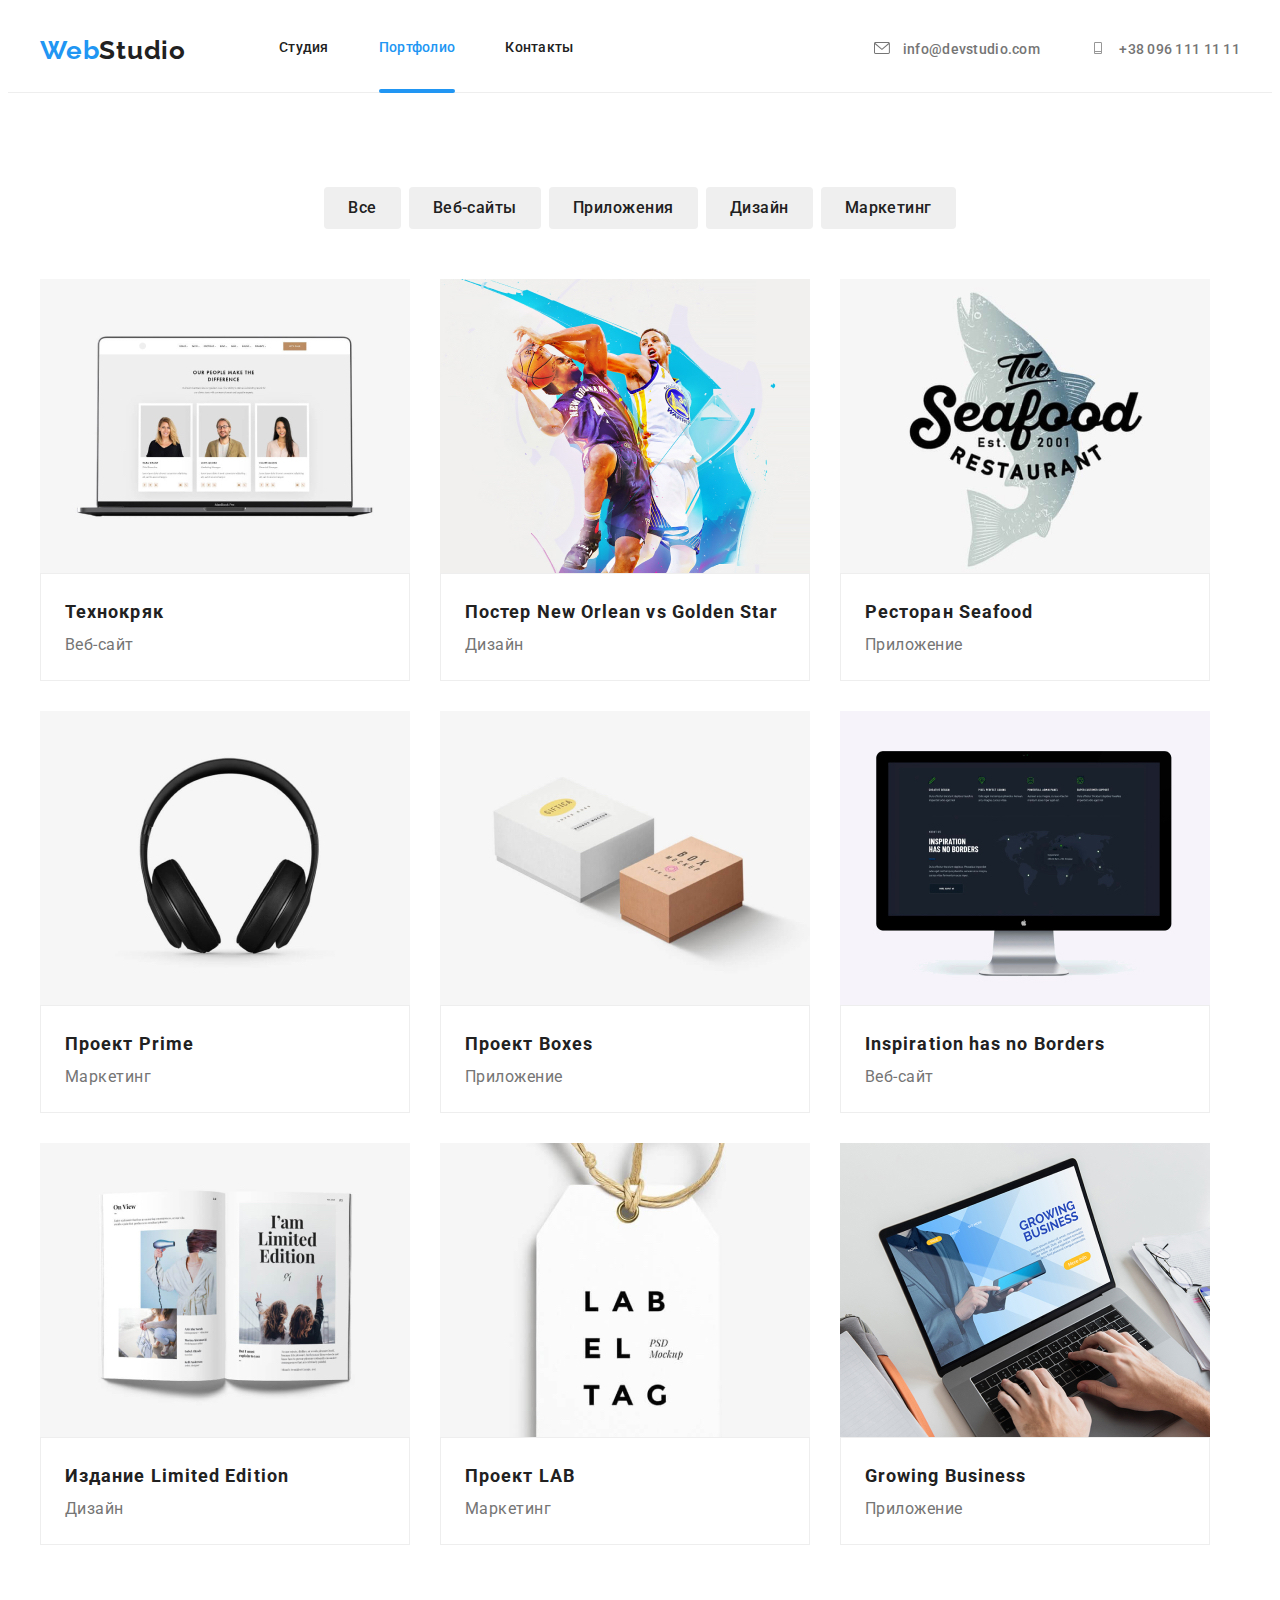
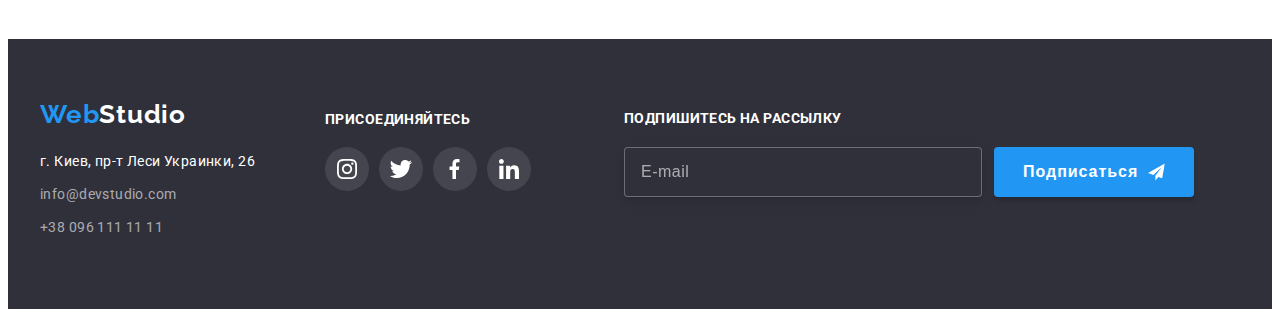
==== portfolio.html @ 276d48df "init" ====
<!DOCTYPE html>
<html lang="ru">
  <head>
    <meta charset="UTF-8" />
    <meta http-equiv="X-UA-Compatible" content="IE=edge" />
    <meta name="viewport" content="width=device-width, initial-scale=1.0" />
    <link rel="preconnect" href="https://fonts.googleapis.com" />
    <link rel="preconnect" href="https://fonts.gstatic.com" crossorigin />
    <link
      href="https://fonts.googleapis.com/css2?family=Raleway:wght@700&family=Roboto:wght@400;500;700;900&display=swap"
      rel="stylesheet"
    />
    <link
      rel="stylesheet"
      href="https://cdnjs.cloudflare.com/ajax/libs/modern-normalize/1.1.0/modern-normalize.min.css"
      integrity="sha512-wpPYUAdjBVSE4KJnH1VR1HeZfpl1ub8YT/NKx4PuQ5NmX2tKuGu6U/JRp5y+Y8XG2tV+wKQpNHVUX03MfMFn9Q=="
      crossorigin="anonymous"
      referrerpolicy="no-referrer"
    />
    <link rel="stylesheet" href="./css/styles.css" />
    <title>WebStudio</title>
  </head>
  <body>
    <!--Header-->
    <header class="header">
      <div class="container">
        <nav class="site-nav">
          <a class="logo" href="./index.html"><span class="logo-span">Web</span>Studio</a>
          <ul class="list">
            <li class="item"><a class="link" href="./index.html">Студия</a></li>
            <li class="item"><a class="link current" href="./portfolio.html">Портфолио</a></li>
            <li class="item"><a class="link" href="">Контакты</a></li>
          </ul>
        </nav>
        <ul class="list">
          <li>
            <a class="link mail" href="mailto:info@devstudio.com">
              <svg class="mail-icon" wight="16px" height="12px">
                <use href="./images/icons.svg#icon-mail"></use>
              </svg>
              info@devstudio.com
            </a>
          </li>
          <li>
            <a class="link phone" href="tel:+380961111111">
              <svg class="mail-icon" wight="10px" height="16px">
                <use href="./images/icons.svg#icon-phone"></use>
              </svg>
              +38 096 111 11 11</a
            >
          </li>
        </ul>
      </div>
    </header>
    <!--main content-->
    <main>
      <!-- Content section -->
      <section class="content section">
        <div class="container">
          <ul class="filter-list">
            <li class="item">
              <button type="button" class="portfolio-btn">Все</button>
            </li>

            <li class="item">
              <button type="button" class="portfolio-btn">Веб-сайты</button>
            </li>

            <li class="item">
              <button type="button" class="portfolio-btn">Приложения</button>
            </li>

            <li class="item">
              <button type="button" class="portfolio-btn">Дизайн</button>
            </li>

            <li class="item">
              <button type="button" class="portfolio-btn">Маркетинг</button>
            </li>
          </ul>
          <ul class="content-list">
            <li class="item">
              <a class="link" href="">
                <div class="content-thumb">
                  <img src="./images/portfolio/web-site-techno.jpg" alt="Технокряк" />
                  <p class="content-thumb-text">
                    Ресурс предлагает комплексные предложения с разным уровнем функционала и
                    сервисов. Все это позволит посетителю получить исчерпывающие сведения о компании
                    или частном лице.
                  </p>
                </div>
                <div class="content-text">
                  <h2 class="portfolio-header">Технокряк</h2>
                  <p class="portfolio-text">Веб-сайт</p>
                </div>
              </a>
            </li>

            <li class="item">
              <a class="link" href="">
                <div class="content-thumb">
                  <img
                    src="./images/portfolio/design-new-orlean.jpg"
                    alt="Постер New Orlean vs Golden Star"
                    width="370"
                  />
                  <p class="content-thumb-text">
                    Ресурс предлагает комплексные предложения с разным уровнем функционала и
                    сервисов. Все это позволит посетителю получить исчерпывающие сведения о компании
                    или частном лице.
                  </p>
                </div>
                <div class="content-text">
                  <h2 class="portfolio-header">Постер New Orlean vs Golden Star</h2>
                  <p class="portfolio-text">Дизайн</p>
                </div>
              </a>
            </li>

            <li class="item">
              <a class="link" href="">
                <div class="content-thumb">
                  <img
                    src="./images/portfolio/application-seafood.jpg"
                    alt="Ресторан Seafood"
                    width="370"
                  />
                  <p class="content-thumb-text">
                    Ресурс предлагает комплексные предложения с разным уровнем функционала и
                    сервисов. Все это позволит посетителю получить исчерпывающие сведения о компании
                    или частном лице.
                  </p>
                </div>
                <div class="content-text">
                  <h2 class="portfolio-header">Ресторан Seafood</h2>
                  <p class="portfolio-text">Приложение</p>
                </div>
              </a>
            </li>

            <li class="item">
              <a class="link" href="">
                <div class="content-thumb">
                  <img
                    src="./images/portfolio/marketing-prime.jpg"
                    alt="Проект Prime"
                    width="370"
                  />
                  <p class="content-thumb-text">
                    Ресурс предлагает комплексные предложения с разным уровнем функционала и
                    сервисов. Все это позволит посетителю получить исчерпывающие сведения о компании
                    или частном лице.
                  </p>
                </div>
                <div class="content-text">
                  <h2 class="portfolio-header">Проект Prime</h2>
                  <p class="portfolio-text">Маркетинг</p>
                </div>
              </a>
            </li>

            <li class="item">
              <a class="link" href="">
                <div class="content-thumb">
                  <img
                    src="./images/portfolio/application-boxes.jpg"
                    alt="Проект Boxes"
                    width="370"
                  />
                  <p class="content-thumb-text">
                    Ресурс предлагает комплексные предложения с разным уровнем функционала и
                    сервисов. Все это позволит посетителю получить исчерпывающие сведения о компании
                    или частном лице.
                  </p>
                </div>
                <div class="content-text">
                  <h2 class="portfolio-header">Проект Boxes</h2>
                  <p class="portfolio-text">Приложение</p>
                </div>
              </a>
            </li>

            <li class="item">
              <a class="link" href="">
                <div class="content-thumb">
                  <img
                    src="./images/portfolio/web-site-inspiration-has-no-borders.jpg"
                    alt="Inspiration has no Borders"
                    width="370"
                  />
                  <p class="content-thumb-text">
                    Ресурс предлагает комплексные предложения с разным уровнем функционала и
                    сервисов. Все это позволит посетителю получить исчерпывающие сведения о компании
                    или частном лице.
                  </p>
                </div>
                <div class="content-text">
                  <h2 class="portfolio-header">Inspiration has no Borders</h2>
                  <p class="portfolio-text">Веб-сайт</p>
                </div>
              </a>
            </li>

            <li class="item">
              <a class="link" href="">
                <div class="content-thumb">
                  <img
                    src="./images/portfolio/design-imited-edition.jpg"
                    alt="Издание Limited Edition"
                    width="370"
                  />
                  <p class="content-thumb-text">
                    Ресурс предлагает комплексные предложения с разным уровнем функционала и
                    сервисов. Все это позволит посетителю получить исчерпывающие сведения о компании
                    или частном лице.
                  </p>
                </div>
                <div class="content-text">
                  <h2 class="portfolio-header">Издание Limited Edition</h2>
                  <p class="portfolio-text">Дизайн</p>
                </div>
              </a>
            </li>

            <li class="item">
              <a class="link" href="">
                <div class="content-thumb">
                  <img src="./images/portfolio/marketing-lab.jpg" alt="Проект LAB" width="370" />
                  <p class="content-thumb-text">
                    Ресурс предлагает комплексные предложения с разным уровнем функционала и
                    сервисов. Все это позволит посетителю получить исчерпывающие сведения о компании
                    или частном лице.
                  </p>
                </div>
                <div class="content-text">
                  <h2 class="portfolio-header">Проект LAB</h2>
                  <p class="portfolio-text">Маркетинг</p>
                </div>
              </a>
            </li>

            <li class="item">
              <a class="link" href="">
                <div class="content-thumb">
                  <img
                    src="./images/portfolio/application-growing-business.jpg"
                    alt="Growing Business"
                    width="370"
                  />
                  <p class="content-thumb-text">
                    Ресурс предлагает комплексные предложения с разным уровнем функционала и
                    сервисов. Все это позволит посетителю получить исчерпывающие сведения о компании
                    или частном лице.
                  </p>
                </div>
                <div class="content-text">
                  <h2 class="portfolio-header">Growing Business</h2>
                  <p class="portfolio-text">Приложение</p>
                </div>
              </a>
            </li>
          </ul>
        </div>
      </section>
    </main>
    <!--Footer-->
    <footer class="footer">
      <div class="container-footer">
        <div class="footer-info">
          <a class="logo-footer" href="./index.html"><span class="logo-span">Web</span>Studio</a>
          <address class="footer-address">
            <p class="address-text">г. Киев, пр-т Леси Украинки, 26</p>
            <ul class="list-footer">
              <li class="item">
                <a class="link footer" href="mailto:info@devstudio.com">info@devstudio.com</a>
              </li>
              <li class="item">
                <a class="link footer" href="tel:+380961111111">+38 096 111 11 11</a>
              </li>
            </ul>
          </address>
        </div>
        <div class="footer-soc-links">
          <p class="footer-soc-header">присоединяйтесь</p>
          <ul class="our-team-soc-list list">
            <li class="footer-soc-item">
              <a href="" class="footer-soc-link">
                <svg class="footer-soc-icon" wight="20px" height="20px">
                  <use href="./images/icons.svg#icon-instagram"></use>
                </svg>
              </a>
            </li>
            <li class="footer-soc-item">
              <a href="" class="footer-soc-link">
                <svg class="footer-soc-icon" wight="20px" height="20px">
                  <use href="./images/icons.svg#icon-twitter"></use>
                </svg>
              </a>
            </li>
            <li class="footer-soc-item">
              <a href="" class="footer-soc-link">
                <svg class="footer-soc-icon" wight="20px" height="20px">
                  <use href="./images/icons.svg#icon-facebook"></use>
                </svg>
              </a>
            </li>
            <li class="footer-soc-item">
              <a href="" class="footer-soc-link">
                <svg class="footer-soc-icon" wight="20px" height="20px">
                  <use href="./images/icons.svg#icon-linkedin"></use>
                </svg>
              </a>
            </li>
          </ul>
        </div>
        <div class="footer-sub">
          <p class="footer-sub-header">Подпишитесь на рассылку</p>
          <form class="footer-sub-form">
            <input type="email" class="footer-sub-email" placeholder="E-mail" />
            <button type="submit" class="footer-sub-btn">
              Подписаться
              <svg class="footer-sub-btn-icon" wight="24px" height="24px">
                <use href="./images/icons.svg#icon-send"></use>
              </svg>
            </button>
          </form>
        </div>
      </div>
    </footer>
  </body>
</html>
---- css/styles.css ----
:root {
  --primary-text-color: #757575;
  --secondary-text-color: #212121;
  --action-color: #2196f3;
  --background-color: #2F303A;
  --background-white: #FFFFFF;
  --background-main: #E5E5E5;
  --background-grey: #AFB1B8;
  --background-our-team-section: #F5F4FA;
  --portfolio-items-border-color: #EEEEEE;
  --footer-links: rgba(255, 255, 255, 0.6);
  --content-box-margin: 30px;

  --animatiom-function: cubic-bezier(0.4, 0, 0.2, 1);
}
body {
  font-family: 'Roboto', sans-serif;
  color: var(--primary-text-color);
}

h1, 
h2, 
h3, 
p, 
ul {
  padding: 0;
  margin: 0;
}
img {
  display: block;
  max-width: 100%;
}

.list {
  display: flex;
  padding: 0;
  margin: 0;
  list-style: none;
}

.container {
  margin-right: auto;
  margin-left: auto;
  width: 1200px;
  padding-left: 15px;
  padding-right: 15px;
}

/* Header */
.header {
  border-bottom: 1px solid var(--portfolio-items-border-color);
}
.header .container {
  display: flex;
  align-items: center;
}
.mail-icon {
  width: 16px;
  height: 12px;
  margin-right: 10px;
  fill: var(--primary-text-color);
  transition: fill 250ms cubic-bezier(0.4, 0, 0.2, 1);
}

.site-nav {
  display: flex;
  align-items: center;
}

.site-nav .item {
  margin-right: 50px;
}
.site-nav .item:last-child {
  margin-right: 0;
}
.container .list {
  margin-left: auto;
}
.link {
  color: var(--secondary-text-color);
  font-style: normal;
  font-weight: 500;
  font-size: 14px;
  line-height: 1.14;
  letter-spacing: 0.02em;
  text-decoration: none;
  transition: color 250ms cubic-bezier(0.4, 0, 0.2, 1);
  position: relative;
}
.site-nav .link {
  display: block;
  padding-top: 32px;
  padding-bottom: 32px;
}
.link.mail,
.link.phone {
  display: block;
  padding-top: 32px;
  padding-bottom: 32px;

  color: var(--primary-text-color);
  transition: color 250ms cubic-bezier(0.4, 0, 0.2, 1);
}
.link.phone {
  margin-left: 50px;
}
.link:hover,
.link:focus {
  color: var(--action-color);
}
.link:hover .mail-icon,
.link:focus .mail-icon {
  fill: var(--action-color);
}
.current {
  color: var(--action-color);
}
.link.current {
  position: relative;
}
.link.current::after {
  content: '';
  position: absolute;
  left: 0;
  bottom: -33px;
  width: 100%;
  height: 4px;
  margin: 0;
  background: var(--action-color);
  border-radius: 2px;
  position: relative;
  display: block;
}

/* LOGO */
.logo {
  display: block;
  margin-right: 93px;

  font-family: 'Raleway', sans-serif;
  font-style: normal;
  font-weight: 700;
  font-size: 26px;
  line-height: 1.19;
  color: var(--secondary-text-color);
  text-decoration: none;
  letter-spacing: 0.03em;
}
.logo-span {
  color: var(--action-color);
}

/* Hero */

.hero {
  background-color: var(--background-color);
  text-align: center;

  background-image: linear-gradient(
    rgba(47, 48, 58, 0.4),
    rgba(47, 48, 58, 0.4)), 
    url(../images/hero-bg.jpg);
  background-repeat: no-repeat;
  background-position: center;
  background-size: auto;

  padding-top: 200px;
  height: 600px;
  width: auto;
}
.hero-title {
  font-style: normal;
  font-weight: 900;
  font-size: 44px;
  line-height: 1.36;
  color: var(--background-white);
  text-align: center;
  letter-spacing: 0.06em;
  text-transform: uppercase;

  margin-bottom: 30px;
 }
.btn {
  border: none;
  background-color: var(--action-color);
  color: var(--background-white);
  font-family: 'Roboto';
  font-style: normal;
  font-weight: 700;
  font-size: 16px;
  line-height: 1.88;
  text-align: center;
  letter-spacing: 0.06em;
  cursor: pointer;

  min-width: 200px;
  min-height: 50px;

  padding:  10px 32px;
  border-radius: 4px;
  border-color: var(--action-color);

  box-shadow: 0px 4px 4px rgba(0, 0, 0, 0.15);
}
.btn:focus {

}

/* Main */

.section {
  padding-top: 94px;
  padding-bottom: 94px;
}

.peculiarities.title {
  font-style: normal;
  font-weight: 700;
  font-size: 14px;
  line-height: 1.14;
  letter-spacing: 0.03em;
  text-transform: uppercase;
  color: var(--secondary-text-color);
  padding: 0;

  margin-bottom: 10px;
}
.peculiarities-text {
  font-size: 14px;
  line-height: 1.7;
  letter-spacing: 0.03em;
}
.peculiarities-list {
  display: flex;
  padding: 0;
  margin: 0;
  list-style: none;
}
.peculiarities-list .item {
  width: 270px;
}
.peculiarities-list .item + .item{
  margin-left: 30px;
}
.peculiarities-item {
  background-color: var(--background-our-team-section);
  width: 270px;
  height: 120px;
  display: flex;
  justify-content: center;
  align-items: center;

  margin-bottom: 30px;
}

.is-hidden {
  opacity: 0;
  pointer-events: none;
}

.backdrop {
  position: fixed;
  box-sizing: border-box;
  width: 100%;
  height: 100%;
  left: 0;
  top: 0;
  display: flex;
  background: rgba(0, 0, 0, 0.2);
}

.modal {
  position: absolute;  
  width: 528px;
  min-height: 581px;  
  padding: 40px;
  background: #FFFFFF;
  box-shadow: 0px 1px 3px rgba(0, 0, 0, 0.12),
  0px 1px 1px rgba(0, 0, 0, 0.14),
  0px 2px 1px rgba(0, 0, 0, 0.2);
  border-radius: 4px;
  display: flex;
  top: 50%;
  left: 50%;
  transform: translate(-50%, -50%);
 }
 .modal-form {
   min-width: 448px;
 }
.modal-close-button {
  position: absolute;
  background: #FFFFFF;
  border: 1px solid rgba(0, 0, 0, 0.1);
  border-radius: 50%;
  box-sizing: border-box;
  width: 30px;
  height: 30px;
  right: 8px;
  top: 8px;
  cursor: pointer;
}
.modal-close-button-icon {
  transition: fill 250ms cubic-bezier(0.4, 0, 0.2, 1);
}
.modal-close-button:hover {
  fill: var(--action-color);
}
.modal-title {
  font-weight: 700;
  font-size: 20px;
  line-height: 1.15;
  text-align: center;
  letter-spacing: 0.03em;
  color: var(--secondary-text-color);
  margin-bottom: 12px;
}
.modal-label {
  display: block;
  font-size: 12px;
  line-height: 1.17;
  letter-spacing: 0.01em  
  color: var(--primary-text-color);
  margin-top: 10px;
  margin-bottom: 4px;
}
.modal-input {
  border: none;
  width: 100%;
  height: 40px;
  padding-left: 42px;
  border: 1px solid rgba(33, 33, 33, 0.2);
  box-sizing: border-box;
  border-radius: 4px;
  
  transition: border 250ms cubic-bezier(0.4, 0, 0.2, 1);
}
.modal-input:focus,
.modal-input:hover {
  border-color: var(--action-color);
  cursor: pointer;
}
.modal-input:focus + .modal-input-icon,
.modal-input:hover + .modal-input-icon {
  fill: var(--action-color);
}
.modal-input-wrap {
  position: relative;
}
.modal-input-icon {
  position: absolute;
  left: 15px;
  top: 50%;
  transform: translateY(-50%);

  transition: fill 250ms cubic-bezier(0.4, 0, 0.2, 1);
}
.modal-textarea {
  border: none;
  width: 100%;
  height: 120px;
  padding: 12px 16px;
  border: 1px solid rgba(33, 33, 33, 0.2);
  box-sizing: border-box;
  border-radius: 4px;
  
  margin-bottom: 20px;
  resize: none;

  transition: border 250ms cubic-bezier(0.4, 0, 0.2, 1);
}
.modal-textarea::placeholder {
  font-size: 14px;
  line-height: 1.14;
  letter-spacing: 0.01em;
  
  color: rgba(117, 117, 117, 0.5);
}
.modal-textarea:focus,
.modal-textarea:hover {
  border-color: var(--action-color);
  cursor: pointer;
}
.modal-field-checkbox {
  padding-left: 12px;
}

.modal-checkbox-label {
  position: relative;
  font-size: 14px;
  line-height: 1.71;
  letter-spacing: 0.03em;
  text-align: center;
  color: var(--primary-text-color);
  display: flex;
  align-items: center;
}
.modal-checkbox {
  position: absolute;
}
.modal-checkbox-label::before {
  content: '';
  width: 16px;
  height: 15px;
  border: 2px solid #000000;
  border-radius: 3px;
  display: block;
  margin-right: 7px;
}

.modal-checkbox:checked + .modal-checkbox-label::before {
  background-color: var(--action-color);
  border: none;
  background-image: url(../images/vector.svg);
  background-repeat: no-repeat;
  background-position: center;
}

.modal-link {
  font-size: 14px;
  line-height: 1.71;
  letter-spacing: 0.03em;
  
  color: var(--action-color);
}
.modal-sub-btn {
  font-weight: 700;
  font-size: 16px;
  line-height: 1.88;
    
  display: flex;
  align-items: center;
  text-align: center;
  letter-spacing: 0.06em;
  
  color: var(--background-white);
  background: #188CE8;
  box-shadow: 0px 4px 4px rgba(0, 0, 0, 0.15);
  border-radius: 4px;
  border-color: #188CE8;
  padding: 10px 55px;

  margin-top: 30px;

  position: relative;
  margin-right: auto;
  margin-left: auto;

  border: none;
}
.modal-sub-btn:focus, 
.modal-sub-btn:hover {
  cursor: pointer;

}
/* Our Work */

.our-work {
  padding-top: 0;
}
.our-work-title {
  font-style: normal;
  font-weight: 700;
  font-size: 36px;
  line-height: 1.17;
  color: var(--secondary-text-color);
  letter-spacing: 0.03em;
  text-align: center;

  margin-bottom: 50px;
}
.our-work-list, 
.our-team-list {
  display: flex;
  padding: 0;
  margin: 0;
  list-style: none;
}

.our-work-list .item + .item {
  margin-left: 30px;
}

.our-work-list .item {
  position: relative;
}
.our-work-list-item-content {
  background: rgba(47, 48, 58, 0.8);
  width: 100%;
  height: 70px;
  position: absolute;
  bottom: 0;
  display: flex;
  align-items: center;
  justify-content: center;
}
.our-work-text {
  font-weight: 700;
  font-size: 14px;
  line-height: 1.14;
  text-align: center;
  letter-spacing: 0.03em;
  text-transform: uppercase;
  color: var(--background-white);
}

/* Our Team section */

.our-team {
  background-color: var(--background-our-team-section);

  padding-top: 94px;
  padding-bottom: 94px;
}
.our-team-title,
.our-clients-title {
  font-style: normal;
  font-weight: 700;
  font-size: 36px;
  line-height: 1.17;
  color: var(--secondary-text-color);
  letter-spacing: 0.03em;
  text-align: center;

  margin-bottom: 50px;
}
.our-team-name {
  font-style: normal;
  font-weight: 500;
  font-size: 16px;
  line-height: 1.19;
  letter-spacing: 0.03em;
  color: var(--secondary-text-color);

  margin-bottom: 10px;
}
.our-team-position {
  font-style: normal;
  font-weight: 400;
  font-size: 16px;
  line-height: 1.19;
  letter-spacing: 0.03em;
  margin-bottom: 16px;
}
.our-team-list .item + .item {
  margin-left: 30px;
}
.our-team-card-content {
  padding-top: 30px;
  padding-bottom: 30px;
  text-align: center;
  border-radius: 0px 0px 4px 4px;
  background: var(--background-white);
}
.our-clients-title {
  margin-bottom: 50px;
}
.our-team-soc-list {
  justify-content: center;
}
.our-team-soc-item +.our-team-soc-item {
  margin-left: 10px;
}
.our-team-soc-link{
  width: 44px;
  height: 44px;

  border-radius: 50%;
  display: flex;
  justify-content: center;
  align-items: center;

  fill: var(--background-grey);

  transition: fill 250ms cubic-bezier(0.4, 0, 0.2, 1),
  background 250ms cubic-bezier(0.4, 0, 0.2, 1);
}
.our-team-soc-link:hover {
  background: var(--action-color);
  fill: var(--background-white);
}
.our-team-soc-link:focus {
  background: var(--action-color);
  fill: var(--background-white);
}
.our-team-list .item {
  box-shadow: 0px 1px 3px rgba(0, 0, 0, 0.12),
  0px 1px 1px rgba(0, 0, 0, 0.14),
  0px 2px 1px rgba(0, 0, 0, 0.2);
  border-radius: 0px 0px 4px 4px;
}

/* Our Clients */

.our-clients-logo-link {
  border: 1px solid #AFB1B8;
  box-sizing: border-box;
  border-radius: 4px;
  justify-content: center;
  align-items: center;
  padding: 16px 32px;
  fill: var(--background-grey);
  display: flex;
  width: 170px;
  height: 92px;
  transition: fill 250ms cubic-bezier(0.4, 0, 0.2, 1), border 250ms cubic-bezier(0.4, 0, 0.2, 1);
}
.our-clients-logo + .our-clients-logo {
  margin-left: 30px;
}
.our-clients-logo-link:hover {
  border: 1px solid var(--action-color);
  fill: var(--action-color);
}

.our-clients-logo-link:focus {
  border: 1px solid  var(--action-color);
  fill: var(--action-color);
}

/* Footer */
.footer {
  background-color: var(--background-color);

  padding-top: 60px;
  padding-bottom: 60px;
}
.logo-footer {
  font-family: 'Raleway', sans-serif;
  font-style: normal;
  font-weight: 700;
  font-size: 26px;
  line-height: 1.19;
  color: var(--background-white);
  text-decoration: none;
  letter-spacing: 0.03em;
  padding: 0;
}
.footer-address {
  margin-top: 20px;
}
.address-text {
  color: var(--background-white);
  font-style: normal;
  font-weight: 400;
  font-size: 14px;
  line-height: 1.71;
  letter-spacing: 0.03em;
  padding: 0;
  margin-bottom: 9px;
}
.link.footer {
  font-style: normal;
  font-weight: 400;
  font-size: 14px;
  line-height: 1.71;
  letter-spacing: 0.03em;
  color: var(--footer-links);
  padding: 0;
}
.list-footer {
  list-style: none;
}
.list-footer .item {
  margin-bottom: 9px;
}
.footer-soc-links {
  margin-top: 12px;
  margin-left: 70px;
  width: 206px;
}
.footer-soc-header {
  font-weight: 700;
  font-size: 14px;
  line-height: 16px;
  letter-spacing: 0.03em;
  text-transform: uppercase;
  color: var(--background-white);
  margin-bottom: 20px;
}
.footer-soc-link {
  width: 44px;
  height: 44px;
  
  background: rgba(255, 255, 255, 0.1);
  border-radius: 50%;
  display: flex;
  justify-content: center;
  align-items: center;
  
  fill: var(--background-white);

  transition: background 250ms cubic-bezier(0.4, 0, 0.2, 1);
}
.footer-soc-item + .footer-soc-item {
  margin-left: 10px;
}
.footer-soc-link:hover {
  background: var(--action-color);
}
.footer-soc-link:focus {
  background: var(--action-color);
}
.container-footer {
  display: flex;
  margin-right: auto;
  margin-left: auto;
  width: 1200px;
  padding-left: 15px;
  padding-right: 15px;
}

.footer-sub {
  margin-left: 93px;
  margin-top: 12px;
}
.footer-sub-form {
  display: flex;
}
.footer-sub-header {
  font-weight: 700;
  font-size: 14px;
  line-height: 1.14;
  letter-spacing: 0.03em;
  text-transform: uppercase;
  
  color: var(--background-white);

  margin-bottom: 20px;
}

.footer-sub-email {
  border: none;
  width: 358px;
  height: 50px;
  border: 1px solid rgba(255, 255, 255, 0.3);
  box-sizing: border-box;
  filter: drop-shadow(0px 4px 4px rgba(0, 0, 0, 0.15));
  border-radius: 4px;
  background: #2F303A;
  padding: 15px 16px;
  color: var(--background-white);

  transition: border 250ms cubic-bezier(0.4, 0, 0.2, 1);
}
.footer-sub-email:hover,
.footer-sub-email:focus {
  border: none;
  border-color: var(--action-color); 
  border: 1px solid var(--action-color);
}

.footer-sub-email::placeholder {
  font-size: 16px;
  line-height: 1.25;
  
  display: flex;
  align-items: center;
  letter-spacing: 0.03em;
  
  color: rgba(255, 255, 255, 0.6);
}
.footer-sub-btn {
  border: none;
  font-weight: 700;
  font-size: 16px;
  line-height: 1.88;

  letter-spacing: 0.06em;
  
  color: #FFFFFF;
  width: 200px;
  height: 50px;
  border-color: var(--action-color);
  background: #2196F3;
  box-shadow: 0px 4px 4px rgba(0, 0, 0, 0.15);
  border-radius: 4px;

  margin-left: 12px;

  display: flex;
  align-items: center;
  text-align: center;
  justify-content: center;

  padding: 10px 29px;
  cursor: pointer;
}
.footer-sub-btn-icon {
  margin-left: 10px;
}

/* Portfolio page */

.portfolio-btn {
  font-family: 'Roboto', sans-serif;
  font-weight: 500;
  font-size: 16px;
  line-height: 1.63;
  letter-spacing: 0.03em;
  cursor: pointer;
  color: var(--secondary-text-color);
  border-color: transparent;
  border-radius: 4px;

  padding: 6px 22px 6px 22px;

  transition: color 250ms cubic-bezier(0.4, 0, 0.2, 1), 
    background-color 250ms cubic-bezier(0.4, 0, 0.2, 1),
    box-shadow 250ms cubic-bezier(0.4, 0, 0.2, 1);

}
.portfolio-btn:hover,
.portfolio-btn:focus {
  background-color: var(--action-color);
  color: var(--background-main);
  box-shadow: 0px 3px 1px rgba(0, 0, 0, 0.1),
  0px 1px 2px rgba(0, 0, 0, 0.08),
  0px 2px 2px rgba(0, 0, 0, 0.12);
}
.portfolio-header {
  font-family: 'Roboto';
  font-style: normal;
  font-weight: 700;
  font-size: 18px;
  line-height: 2;
  letter-spacing: 0.06em;
  color: var(--secondary-text-color);
}
.portfolio-text {
  font-family: 'Roboto';
  font-style: normal;
  font-weight: 400;
  font-size: 16px;
  line-height: 1.88;
  letter-spacing: 0.03em;
  color: var(--primary-text-color);
}
.filter-list,
.content-list {
  display: flex;
  padding: 0;
  margin: 0;
  list-style: none;
}
.filter-list .item + .item {
  margin-left: 8px;
}
.content .container-filter {
  padding-top: 94px;
  padding-bottom: 56px;
  margin-right: auto;
  margin-left: auto;
  width: 1200px;
  padding-left: 15px;
  padding-right: 15px;
}
.filter-list {
  margin-bottom: 50px;
  justify-content: center;
}
.content-list {
  flex-wrap: wrap;
  margin-top: 50px;
  margin-left: calc(-1 * var(--content-box-margin));
  margin-top: calc(-1 * var(--content-box-margin));
  
}
.content-list .item {
  flex-basis: calc(100% / 3 -30px);
  margin-top: var(--content-box-margin);
  margin-left: var(--content-box-margin);
  background: var(--background-white);
  transition: box-shadow 250ms cubic-bezier(0.4, 0, 0.2, 1);
}

.content-list .item:hover {
  box-shadow: 0px 1px 1px rgba(0, 0, 0, 0.12),
  0px 4px 4px rgba(0, 0, 0, 0.06),
  1px 4px 6px rgba(0, 0, 0, 0.16);
}

.content-text {
  border: 1px solid var(--portfolio-items-border-color);
  box-sizing: border-box;
  padding-left: 24px;
  padding-right: 24px;
  padding-top: 20px;
  padding-bottom: 20px;
}

.content-thumb {
  position: relative;
  overflow: hidden;
}

.content-thumb-text {
  position: absolute;
  display: block;
  width: 100%;
  height: 100%;
  padding: 63px 24px;
  font-weight: 400;
  font-size: 18px;
  line-height: 1.56;
  letter-spacing: 0.03em;
  top: 0;
  background: rgba(33, 150, 243, 0.9);
  color: var(--background-white);
  transform: translateY(100%);
  transition: transform 250ms cubic-bezier(0.4, 0, 0.2, 1);
  overflow: auto;
}

.item:hover .content-thumb-text {
  transform: translateY(0%);
}
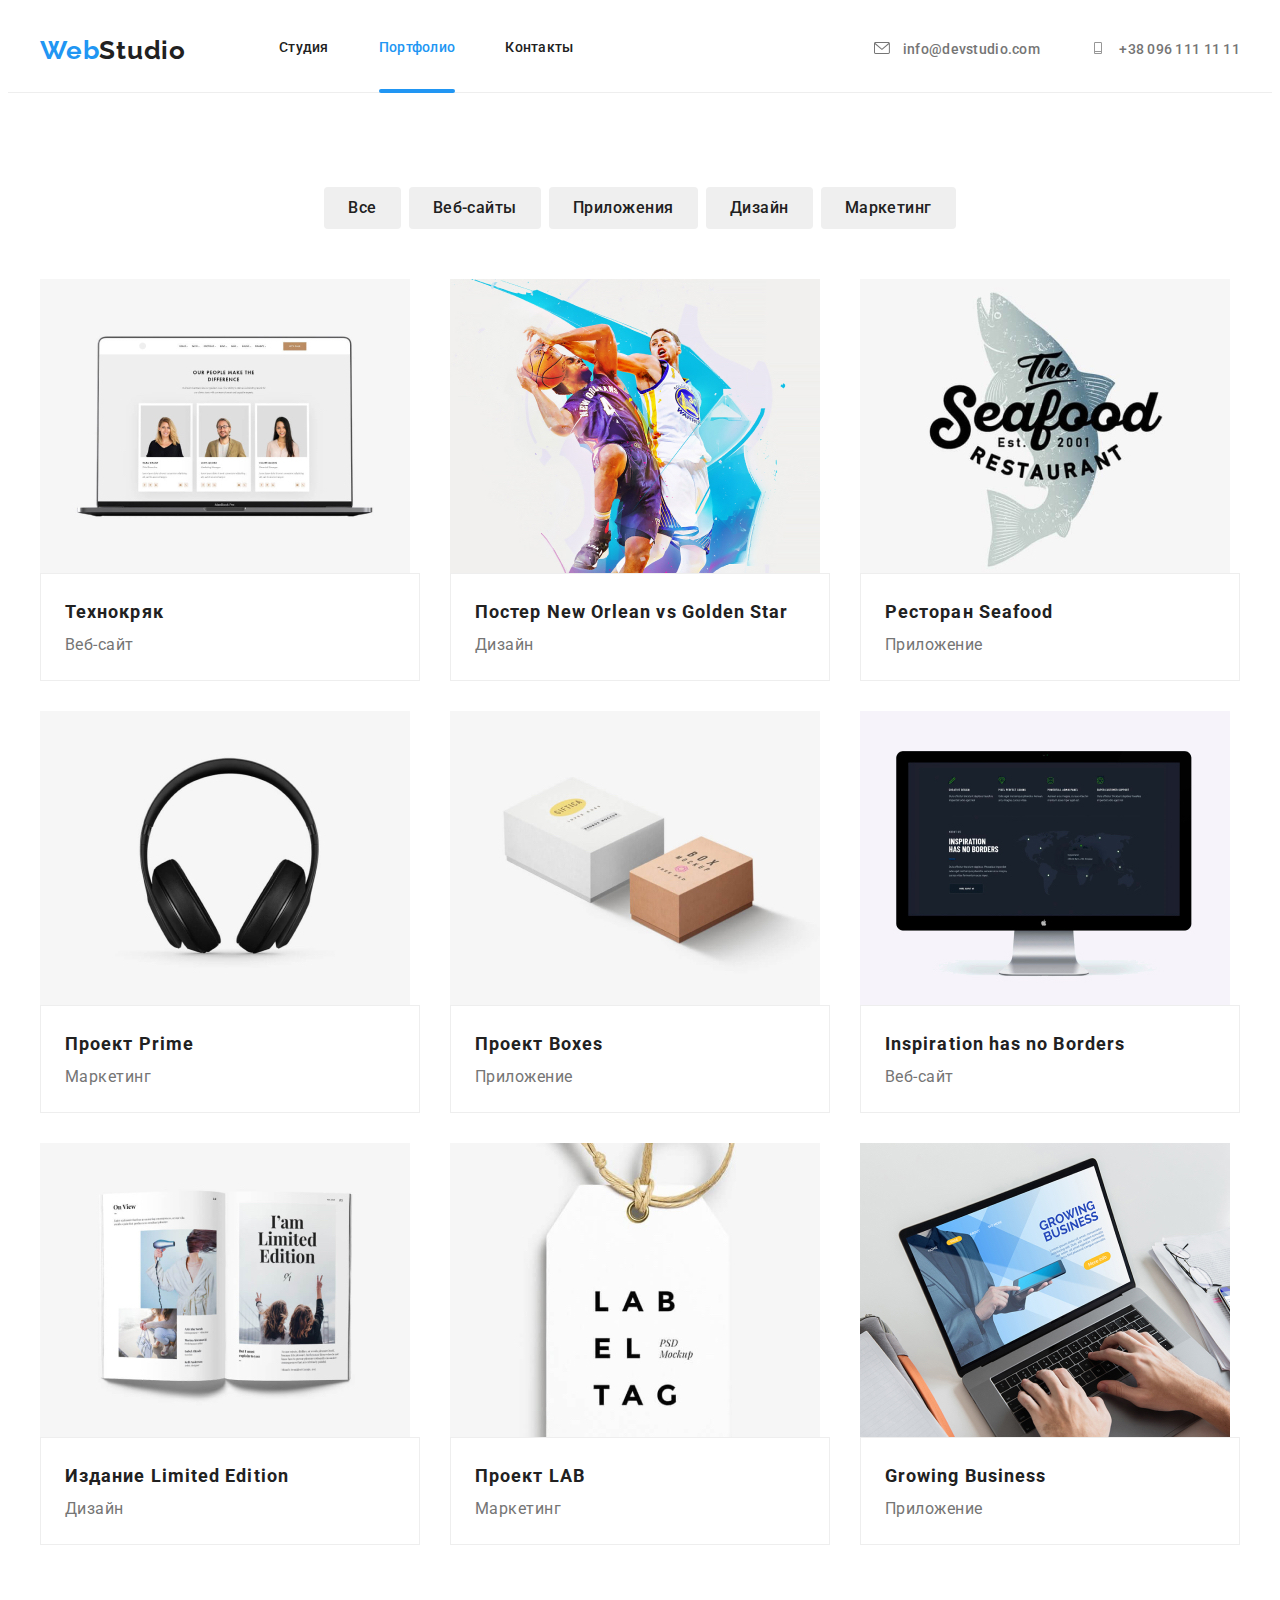
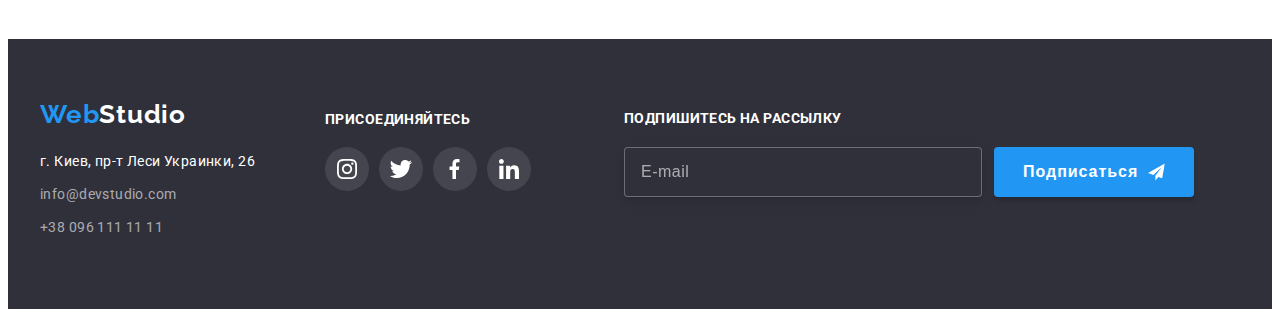
==== commit 39ce0484: "add sass" ====
--- a/portfolio.html
+++ b/portfolio.html
@@ -17,7 +17,7 @@
       crossorigin="anonymous"
       referrerpolicy="no-referrer"
     />
-    <link rel="stylesheet" href="./css/styles.css" />
+    <link rel="stylesheet" href="./css/main.min.css" />
     <title>WebStudio</title>
   </head>
   <body>
--- a/css/main.min.css
+++ b/css/main.min.css
@@ -0,0 +1 @@
+:root{--primary-text-color: #757575;--secondary-text-color: #212121;--action-color: #2196f3;--background-color: #2F303A;--background-white: #FFFFFF;--background-main: #E5E5E5;--background-grey: #AFB1B8;--background-our-team-section: #F5F4FA;--portfolio-items-border-color: #EEEEEE;--footer-links: rgba(255, 255, 255, 0.6);--content-box-margin: 30px;--animatiom-function: cubic-bezier(0.4, 0, 0.2, 1)}body{font-family:"Roboto",sans-serif;color:var(--primary-text-color)}h1,h2,h3,p,ul{padding:0;margin:0}img{display:block;max-width:100%}.list{display:flex;padding:0;margin:0;list-style:none}.container{margin-right:auto;margin-left:auto;width:1200px;padding-left:15px;padding-right:15px}.header{border-bottom:1px solid var(--portfolio-items-border-color)}.header .container{display:flex;align-items:center}.mail-icon{width:16px;height:12px;margin-right:10px;fill:var(--primary-text-color);transition:fill 250ms cubic-bezier(0.4, 0, 0.2, 1)}.site-nav{display:flex;align-items:center}.site-nav .item{margin-right:50px}.site-nav .item:last-child{margin-right:0}.container .list{margin-left:auto}.link{color:var(--secondary-text-color);font-style:normal;font-weight:500;font-size:14px;line-height:1.14;letter-spacing:.02em;text-decoration:none;transition:color 250ms cubic-bezier(0.4, 0, 0.2, 1);position:relative}.site-nav .link{display:block;padding-top:32px;padding-bottom:32px}.link.mail,.link.phone{display:block;padding-top:32px;padding-bottom:32px;color:var(--primary-text-color);transition:color 250ms cubic-bezier(0.4, 0, 0.2, 1)}.link.phone{margin-left:50px}.link:hover,.link:focus{color:var(--action-color)}.link:hover .mail-icon,.link:focus .mail-icon{fill:var(--action-color)}.current{color:var(--action-color)}.link.current{position:relative}.link.current::after{content:"";position:absolute;left:0;bottom:-33px;width:100%;height:4px;margin:0;background:var(--action-color);border-radius:2px;position:relative;display:block}.logo{display:block;margin-right:93px;font-family:"Raleway",sans-serif;font-style:normal;font-weight:700;font-size:26px;line-height:1.19;color:var(--secondary-text-color);text-decoration:none;letter-spacing:.03em}.logo-span{color:var(--action-color)}.hero{background-color:var(--background-color);text-align:center;background-image:linear-gradient(rgba(47, 48, 58, 0.4), rgba(47, 48, 58, 0.4)),url(../images/hero-bg.jpg);background-repeat:no-repeat;background-position:center;background-size:auto;padding-top:200px;height:600px;width:auto}.hero-title{font-style:normal;font-weight:900;font-size:44px;line-height:1.36;color:var(--background-white);text-align:center;letter-spacing:.06em;text-transform:uppercase;margin-bottom:30px}.btn{border:none;background-color:var(--action-color);color:var(--background-white);font-family:"Roboto";font-style:normal;font-weight:700;font-size:16px;line-height:1.88;text-align:center;letter-spacing:.06em;cursor:pointer;min-width:200px;min-height:50px;padding:10px 32px;border-radius:4px;border-color:var(--action-color);box-shadow:0px 4px 4px rgba(0,0,0,.15)}.section{padding-top:94px;padding-bottom:94px}.peculiarities.title{font-style:normal;font-weight:700;font-size:14px;line-height:1.14;letter-spacing:.03em;text-transform:uppercase;color:var(--secondary-text-color);padding:0;margin-bottom:10px}.peculiarities-text{font-size:14px;line-height:1.7;letter-spacing:.03em}.peculiarities-list{display:flex;padding:0;margin:0;list-style:none}.peculiarities-list .item{width:270px}.peculiarities-list .item+.item{margin-left:30px}.peculiarities-item{background-color:var(--background-our-team-section);width:270px;height:120px;display:flex;justify-content:center;align-items:center;margin-bottom:30px}.is-hidden{opacity:0;pointer-events:none}.backdrop{position:fixed;box-sizing:border-box;width:100%;height:100%;left:0;top:0;display:flex;background:rgba(0,0,0,.2)}.modal{position:absolute;width:528px;min-height:581px;padding:40px;background:#fff;box-shadow:0px 1px 3px rgba(0,0,0,.12),0px 1px 1px rgba(0,0,0,.14),0px 2px 1px rgba(0,0,0,.2);border-radius:4px;display:flex;top:50%;left:50%;transform:translate(-50%, -50%)}.modal-form{min-width:448px}.modal-close-button{position:absolute;background:#fff;border:1px solid rgba(0,0,0,.1);border-radius:50%;box-sizing:border-box;width:30px;height:30px;right:8px;top:8px;cursor:pointer}.modal-close-button-icon{transition:fill 250ms cubic-bezier(0.4, 0, 0.2, 1)}.modal-close-button:hover{fill:var(--action-color)}.modal-title{font-weight:700;font-size:20px;line-height:1.15;text-align:center;letter-spacing:.03em;color:var(--secondary-text-color);margin-bottom:12px}.modal-label{display:block;font-size:12px;line-height:1.17;letter-spacing:.01em color var(--primary-text-color);margin-top:10px;margin-bottom:4px}.modal-input{border:none;width:100%;height:40px;padding-left:42px;border:1px solid rgba(33,33,33,.2);box-sizing:border-box;border-radius:4px;transition:border 250ms cubic-bezier(0.4, 0, 0.2, 1)}.modal-input:focus,.modal-input:hover{border-color:var(--action-color);cursor:pointer}.modal-input:focus+.modal-input-icon,.modal-input:hover+.modal-input-icon{fill:var(--action-color)}.modal-input-wrap{position:relative}.modal-input-icon{position:absolute;left:15px;top:50%;transform:translateY(-50%);transition:fill 250ms cubic-bezier(0.4, 0, 0.2, 1)}.modal-textarea{border:none;width:100%;height:120px;padding:12px 16px;border:1px solid rgba(33,33,33,.2);box-sizing:border-box;border-radius:4px;margin-bottom:20px;resize:none;transition:border 250ms cubic-bezier(0.4, 0, 0.2, 1)}.modal-textarea::placeholder{font-size:14px;line-height:1.14;letter-spacing:.01em;color:rgba(117,117,117,.5)}.modal-textarea:focus,.modal-textarea:hover{border-color:var(--action-color);cursor:pointer}.modal-field-checkbox{padding-left:12px}.modal-checkbox-label{position:relative;font-size:14px;line-height:1.71;letter-spacing:.03em;text-align:center;color:var(--primary-text-color);display:flex;align-items:center}.modal-checkbox{position:absolute}.modal-checkbox-label::before{content:"";width:16px;height:15px;border:2px solid #000;border-radius:3px;display:block;margin-right:7px}.modal-checkbox:checked+.modal-checkbox-label::before{background-color:var(--action-color);border:none;background-image:url(../images/vector.svg);background-repeat:no-repeat;background-position:center}.modal-link{font-size:14px;line-height:1.71;letter-spacing:.03em;color:var(--action-color)}.modal-sub-btn{font-weight:700;font-size:16px;line-height:1.88;display:flex;align-items:center;text-align:center;letter-spacing:.06em;color:var(--background-white);background:#188ce8;box-shadow:0px 4px 4px rgba(0,0,0,.15);border-radius:4px;border-color:#188ce8;padding:10px 55px;margin-top:30px;position:relative;margin-right:auto;margin-left:auto;border:none}.modal-sub-btn:focus,.modal-sub-btn:hover{cursor:pointer}.our-work{padding-top:0}.our-work-title{font-style:normal;font-weight:700;font-size:36px;line-height:1.17;color:var(--secondary-text-color);letter-spacing:.03em;text-align:center;margin-bottom:50px}.our-work-list,.our-team-list{display:flex;padding:0;margin:0;list-style:none}.our-work-list .item+.item{margin-left:30px}.our-work-list .item{position:relative}.our-work-list-item-content{background:rgba(47,48,58,.8);width:100%;height:70px;position:absolute;bottom:0;display:flex;align-items:center;justify-content:center}.our-work-text{font-weight:700;font-size:14px;line-height:1.14;text-align:center;letter-spacing:.03em;text-transform:uppercase;color:var(--background-white)}.our-team{background-color:var(--background-our-team-section);padding-top:94px;padding-bottom:94px}.our-team-title,.our-clients-title{font-style:normal;font-weight:700;font-size:36px;line-height:1.17;color:var(--secondary-text-color);letter-spacing:.03em;text-align:center;margin-bottom:50px}.our-team-name{font-style:normal;font-weight:500;font-size:16px;line-height:1.19;letter-spacing:.03em;color:var(--secondary-text-color);margin-bottom:10px}.our-team-position{font-style:normal;font-weight:400;font-size:16px;line-height:1.19;letter-spacing:.03em;margin-bottom:16px}.our-team-list .item+.item{margin-left:30px}.our-team-card-content{padding-top:30px;padding-bottom:30px;text-align:center;border-radius:0px 0px 4px 4px;background:var(--background-white)}.our-clients-title{margin-bottom:50px}.our-team-soc-list{justify-content:center}.our-team-soc-item+.our-team-soc-item{margin-left:10px}.our-team-soc-link{width:44px;height:44px;border-radius:50%;display:flex;justify-content:center;align-items:center;fill:var(--background-grey);transition:fill 250ms cubic-bezier(0.4, 0, 0.2, 1),background 250ms cubic-bezier(0.4, 0, 0.2, 1)}.our-team-soc-link:hover{background:var(--action-color);fill:var(--background-white)}.our-team-soc-link:focus{background:var(--action-color);fill:var(--background-white)}.our-team-list .item{box-shadow:0px 1px 3px rgba(0,0,0,.12),0px 1px 1px rgba(0,0,0,.14),0px 2px 1px rgba(0,0,0,.2);border-radius:0px 0px 4px 4px}.our-clients-logo-link{border:1px solid #afb1b8;box-sizing:border-box;border-radius:4px;justify-content:center;align-items:center;padding:16px 32px;fill:var(--background-grey);display:flex;width:170px;height:92px;transition:fill 250ms cubic-bezier(0.4, 0, 0.2, 1),border 250ms cubic-bezier(0.4, 0, 0.2, 1)}.our-clients-logo+.our-clients-logo{margin-left:30px}.our-clients-logo-link:hover{border:1px solid var(--action-color);fill:var(--action-color)}.our-clients-logo-link:focus{border:1px solid var(--action-color);fill:var(--action-color)}.footer{background-color:var(--background-color);padding-top:60px;padding-bottom:60px}.logo-footer{font-family:"Raleway",sans-serif;font-style:normal;font-weight:700;font-size:26px;line-height:1.19;color:var(--background-white);text-decoration:none;letter-spacing:.03em;padding:0}.footer-address{margin-top:20px}.address-text{color:var(--background-white);font-style:normal;font-weight:400;font-size:14px;line-height:1.71;letter-spacing:.03em;padding:0;margin-bottom:9px}.link.footer{font-style:normal;font-weight:400;font-size:14px;line-height:1.71;letter-spacing:.03em;color:var(--footer-links);padding:0}.list-footer{list-style:none}.list-footer .item{margin-bottom:9px}.footer-soc-links{margin-top:12px;margin-left:70px;width:206px}.footer-soc-header{font-weight:700;font-size:14px;line-height:16px;letter-spacing:.03em;text-transform:uppercase;color:var(--background-white);margin-bottom:20px}.footer-soc-link{width:44px;height:44px;background:rgba(255,255,255,.1);border-radius:50%;display:flex;justify-content:center;align-items:center;fill:var(--background-white);transition:background 250ms cubic-bezier(0.4, 0, 0.2, 1)}.footer-soc-item+.footer-soc-item{margin-left:10px}.footer-soc-link:hover{background:var(--action-color)}.footer-soc-link:focus{background:var(--action-color)}.container-footer{display:flex;margin-right:auto;margin-left:auto;width:1200px;padding-left:15px;padding-right:15px}.footer-sub{margin-left:93px;margin-top:12px}.footer-sub-form{display:flex}.footer-sub-header{font-weight:700;font-size:14px;line-height:1.14;letter-spacing:.03em;text-transform:uppercase;color:var(--background-white);margin-bottom:20px}.footer-sub-email{border:none;width:358px;height:50px;border:1px solid rgba(255,255,255,.3);box-sizing:border-box;filter:drop-shadow(0px 4px 4px rgba(0, 0, 0, 0.15));border-radius:4px;background:#2f303a;padding:15px 16px;color:var(--background-white);transition:border 250ms cubic-bezier(0.4, 0, 0.2, 1)}.footer-sub-email:hover,.footer-sub-email:focus{border:none;border-color:var(--action-color);border:1px solid var(--action-color)}.footer-sub-email::placeholder{font-size:16px;line-height:1.25;display:flex;align-items:center;letter-spacing:.03em;color:rgba(255,255,255,.6)}.footer-sub-btn{border:none;font-weight:700;font-size:16px;line-height:1.88;letter-spacing:.06em;color:#fff;width:200px;height:50px;border-color:var(--action-color);background:#2196f3;box-shadow:0px 4px 4px rgba(0,0,0,.15);border-radius:4px;margin-left:12px;display:flex;align-items:center;text-align:center;justify-content:center;padding:10px 29px;cursor:pointer}.footer-sub-btn-icon{margin-left:10px}.portfolio-btn{font-family:"Roboto",sans-serif;font-weight:500;font-size:16px;line-height:1.63;letter-spacing:.03em;cursor:pointer;color:var(--secondary-text-color);border-color:rgba(0,0,0,0);border-radius:4px;padding:6px 22px 6px 22px;transition:color 250ms cubic-bezier(0.4, 0, 0.2, 1),background-color 250ms cubic-bezier(0.4, 0, 0.2, 1),box-shadow 250ms cubic-bezier(0.4, 0, 0.2, 1)}.portfolio-btn:hover,.portfolio-btn:focus{background-color:var(--action-color);color:var(--background-main);box-shadow:0px 3px 1px rgba(0,0,0,.1),0px 1px 2px rgba(0,0,0,.08),0px 2px 2px rgba(0,0,0,.12)}.portfolio-header{font-family:"Roboto";font-style:normal;font-weight:700;font-size:18px;line-height:2;letter-spacing:.06em;color:var(--secondary-text-color)}.portfolio-text{font-family:"Roboto";font-style:normal;font-weight:400;font-size:16px;line-height:1.88;letter-spacing:.03em;color:var(--primary-text-color)}.filter-list,.content-list{display:flex;padding:0;margin:0;list-style:none}.filter-list .item+.item{margin-left:8px}.content .container-filter{padding-top:94px;padding-bottom:56px;margin-right:auto;margin-left:auto;width:1200px;padding-left:15px;padding-right:15px}.filter-list{margin-bottom:50px;justify-content:center}.content-list{flex-wrap:wrap;margin-top:50px;margin-left:calc(-1*var(--content-box-margin));margin-top:calc(-1*var(--content-box-margin))}.content-list .item{flex-basis:calc(33.3333333333% - 30px);margin-top:var(--content-box-margin);margin-left:var(--content-box-margin);background:var(--background-white);transition:box-shadow 250ms cubic-bezier(0.4, 0, 0.2, 1)}.content-list .item:hover{box-shadow:0px 1px 1px rgba(0,0,0,.12),0px 4px 4px rgba(0,0,0,.06),1px 4px 6px rgba(0,0,0,.16)}.content-text{border:1px solid var(--portfolio-items-border-color);box-sizing:border-box;padding-left:24px;padding-right:24px;padding-top:20px;padding-bottom:20px}.content-thumb{position:relative;overflow:hidden}.content-thumb-text{position:absolute;display:block;width:100%;height:100%;padding:63px 24px;font-weight:400;font-size:18px;line-height:1.56;letter-spacing:.03em;top:0;background:rgba(33,150,243,.9);color:var(--background-white);transform:translateY(100%);transition:transform 250ms cubic-bezier(0.4, 0, 0.2, 1);overflow:auto}.item:hover .content-thumb-text{transform:translateY(0%)}/*# sourceMappingURL=main.min.css.map */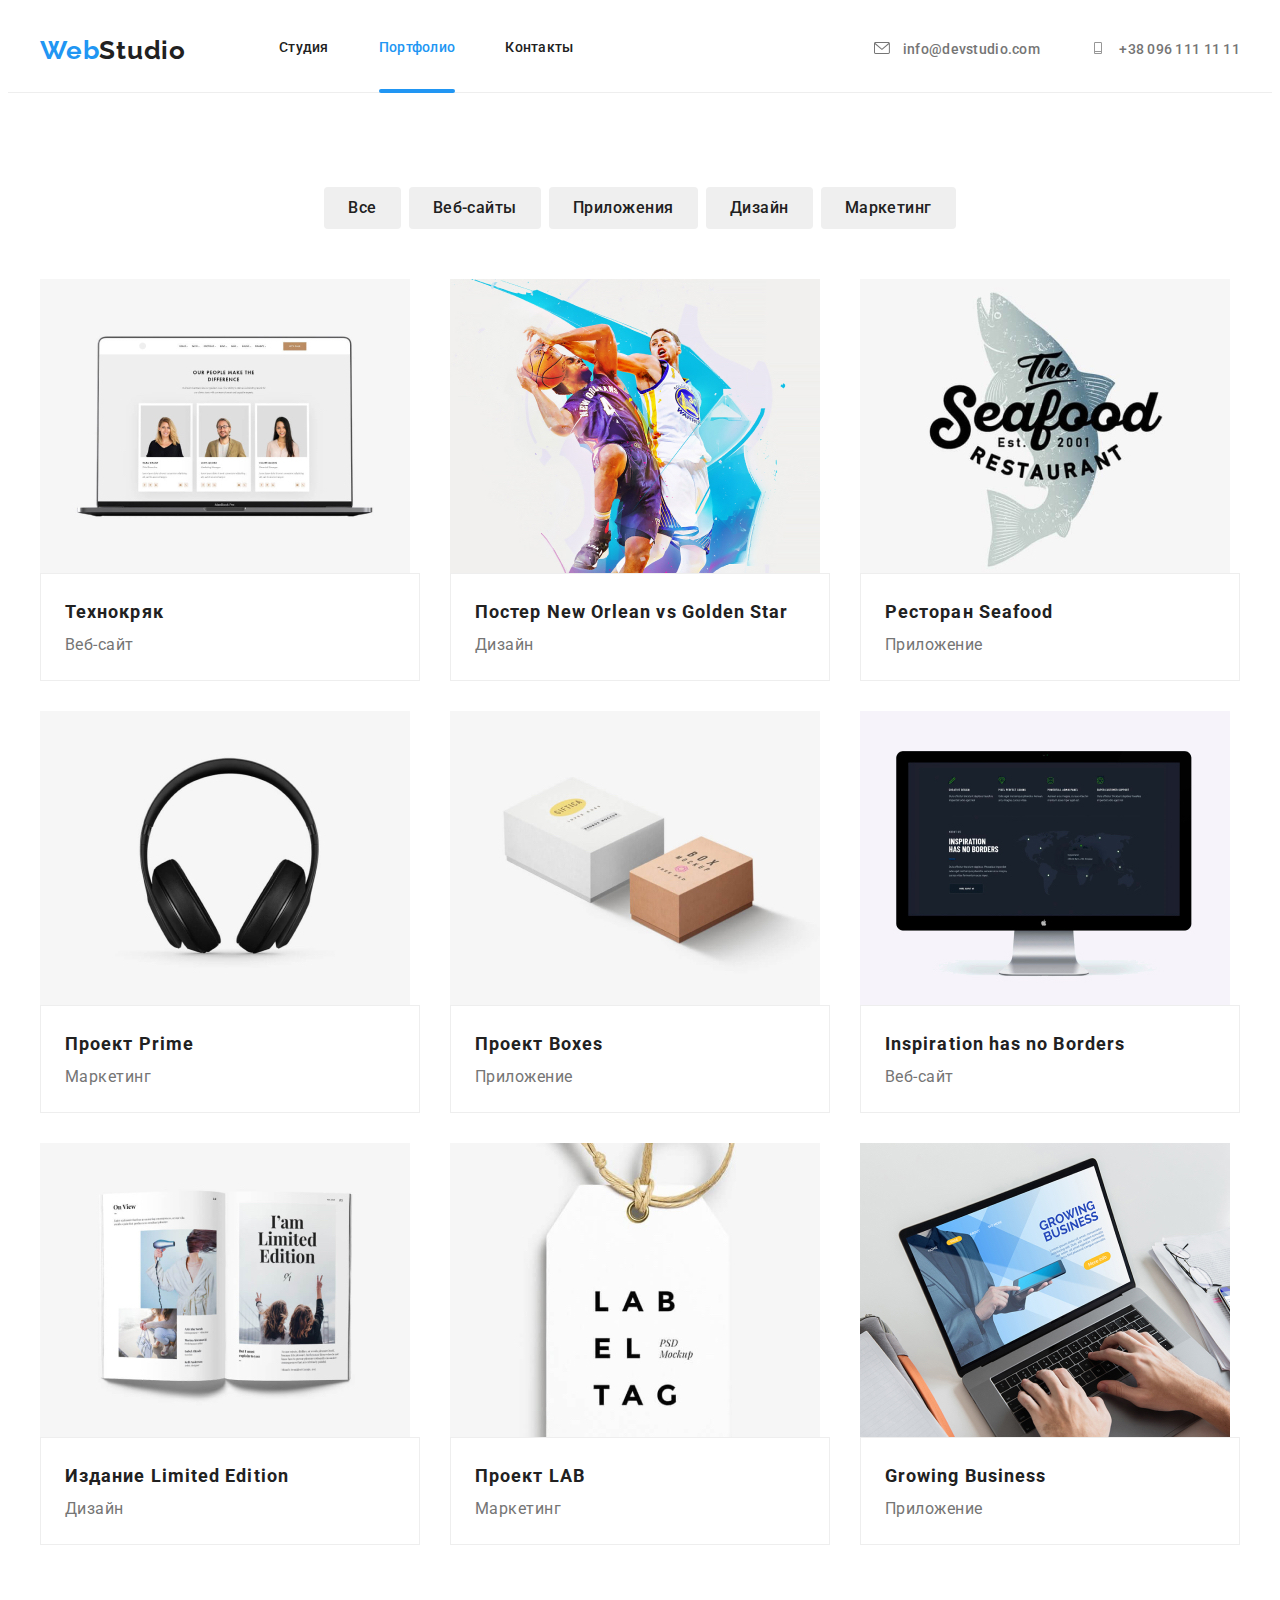
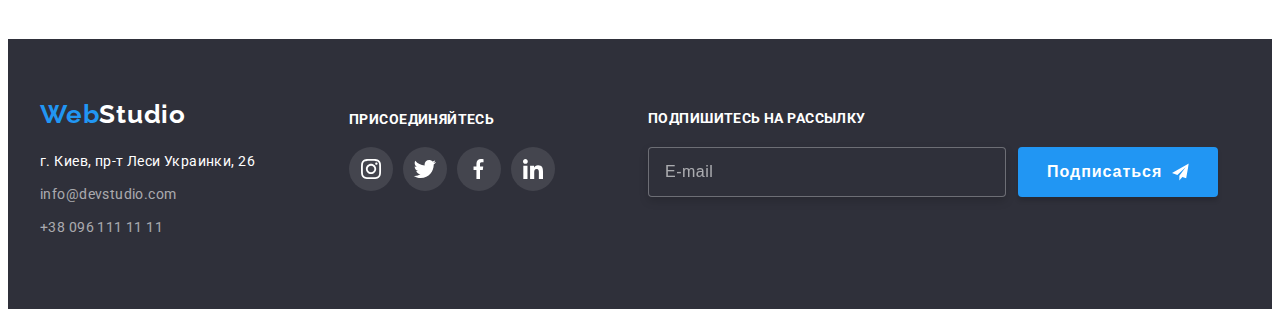
==== commit 88e27183: "разбил на сасс" ====
--- a/portfolio.html
+++ b/portfolio.html
@@ -23,31 +23,35 @@
   <body>
     <!--Header-->
     <header class="header">
-      <div class="container">
+      <div class="container container--header">
         <nav class="site-nav">
-          <a class="logo" href="./index.html"><span class="logo-span">Web</span>Studio</a>
-          <ul class="list">
-            <li class="item"><a class="link" href="./index.html">Студия</a></li>
-            <li class="item"><a class="link current" href="./portfolio.html">Портфолио</a></li>
-            <li class="item"><a class="link" href="">Контакты</a></li>
+          <a class="logo" href="./index.html"><span class="logo__span">Web</span>Studio</a>
+          <ul class="site-nav__list list">
+            <li class="site-nav__item">
+              <a class="site-nav__link" href="./index.html">Студия</a>
+            </li>
+            <li class="site-nav__item">
+              <a class="site-nav__link current" href="./portfolio.html">Портфолио</a>
+            </li>
+            <li class="site-nav__item"><a class="site-nav__link" href="">Контакты</a></li>
           </ul>
         </nav>
-        <ul class="list">
-          <li>
-            <a class="link mail" href="mailto:info@devstudio.com">
+        <ul class="header-contacts list">
+          <li class="header-contacts__item">
+            <a class="header-contacts__link mail" href="mailto:info@devstudio.com">
               <svg class="mail-icon" wight="16px" height="12px">
                 <use href="./images/icons.svg#icon-mail"></use>
               </svg>
               info@devstudio.com
             </a>
           </li>
-          <li>
-            <a class="link phone" href="tel:+380961111111">
+          <li class="header-contacts__item">
+            <a class="header-contacts__link phone" href="tel:+380961111111">
               <svg class="mail-icon" wight="10px" height="16px">
                 <use href="./images/icons.svg#icon-phone"></use>
               </svg>
-              +38 096 111 11 11</a
-            >
+              +38 096 111 11 11
+            </a>
           </li>
         </ul>
       </div>
@@ -267,7 +271,9 @@
     <footer class="footer">
       <div class="container-footer">
         <div class="footer-info">
-          <a class="logo-footer" href="./index.html"><span class="logo-span">Web</span>Studio</a>
+          <a class="logo logo--footer" href="./index.html"
+            ><span class="logo__span">Web</span>Studio</a
+          >
           <address class="footer-address">
             <p class="address-text">г. Киев, пр-т Леси Украинки, 26</p>
             <ul class="list-footer">
--- a/css/main.min.css
+++ b/css/main.min.css
@@ -1 +1 @@
-:root{--primary-text-color: #757575;--secondary-text-color: #212121;--action-color: #2196f3;--background-color: #2F303A;--background-white: #FFFFFF;--background-main: #E5E5E5;--background-grey: #AFB1B8;--background-our-team-section: #F5F4FA;--portfolio-items-border-color: #EEEEEE;--footer-links: rgba(255, 255, 255, 0.6);--content-box-margin: 30px;--animatiom-function: cubic-bezier(0.4, 0, 0.2, 1)}body{font-family:"Roboto",sans-serif;color:var(--primary-text-color)}h1,h2,h3,p,ul{padding:0;margin:0}img{display:block;max-width:100%}.list{display:flex;padding:0;margin:0;list-style:none}.container{margin-right:auto;margin-left:auto;width:1200px;padding-left:15px;padding-right:15px}.header{border-bottom:1px solid var(--portfolio-items-border-color)}.header .container{display:flex;align-items:center}.mail-icon{width:16px;height:12px;margin-right:10px;fill:var(--primary-text-color);transition:fill 250ms cubic-bezier(0.4, 0, 0.2, 1)}.site-nav{display:flex;align-items:center}.site-nav .item{margin-right:50px}.site-nav .item:last-child{margin-right:0}.container .list{margin-left:auto}.link{color:var(--secondary-text-color);font-style:normal;font-weight:500;font-size:14px;line-height:1.14;letter-spacing:.02em;text-decoration:none;transition:color 250ms cubic-bezier(0.4, 0, 0.2, 1);position:relative}.site-nav .link{display:block;padding-top:32px;padding-bottom:32px}.link.mail,.link.phone{display:block;padding-top:32px;padding-bottom:32px;color:var(--primary-text-color);transition:color 250ms cubic-bezier(0.4, 0, 0.2, 1)}.link.phone{margin-left:50px}.link:hover,.link:focus{color:var(--action-color)}.link:hover .mail-icon,.link:focus .mail-icon{fill:var(--action-color)}.current{color:var(--action-color)}.link.current{position:relative}.link.current::after{content:"";position:absolute;left:0;bottom:-33px;width:100%;height:4px;margin:0;background:var(--action-color);border-radius:2px;position:relative;display:block}.logo{display:block;margin-right:93px;font-family:"Raleway",sans-serif;font-style:normal;font-weight:700;font-size:26px;line-height:1.19;color:var(--secondary-text-color);text-decoration:none;letter-spacing:.03em}.logo-span{color:var(--action-color)}.hero{background-color:var(--background-color);text-align:center;background-image:linear-gradient(rgba(47, 48, 58, 0.4), rgba(47, 48, 58, 0.4)),url(../images/hero-bg.jpg);background-repeat:no-repeat;background-position:center;background-size:auto;padding-top:200px;height:600px;width:auto}.hero-title{font-style:normal;font-weight:900;font-size:44px;line-height:1.36;color:var(--background-white);text-align:center;letter-spacing:.06em;text-transform:uppercase;margin-bottom:30px}.btn{border:none;background-color:var(--action-color);color:var(--background-white);font-family:"Roboto";font-style:normal;font-weight:700;font-size:16px;line-height:1.88;text-align:center;letter-spacing:.06em;cursor:pointer;min-width:200px;min-height:50px;padding:10px 32px;border-radius:4px;border-color:var(--action-color);box-shadow:0px 4px 4px rgba(0,0,0,.15)}.section{padding-top:94px;padding-bottom:94px}.peculiarities.title{font-style:normal;font-weight:700;font-size:14px;line-height:1.14;letter-spacing:.03em;text-transform:uppercase;color:var(--secondary-text-color);padding:0;margin-bottom:10px}.peculiarities-text{font-size:14px;line-height:1.7;letter-spacing:.03em}.peculiarities-list{display:flex;padding:0;margin:0;list-style:none}.peculiarities-list .item{width:270px}.peculiarities-list .item+.item{margin-left:30px}.peculiarities-item{background-color:var(--background-our-team-section);width:270px;height:120px;display:flex;justify-content:center;align-items:center;margin-bottom:30px}.is-hidden{opacity:0;pointer-events:none}.backdrop{position:fixed;box-sizing:border-box;width:100%;height:100%;left:0;top:0;display:flex;background:rgba(0,0,0,.2)}.modal{position:absolute;width:528px;min-height:581px;padding:40px;background:#fff;box-shadow:0px 1px 3px rgba(0,0,0,.12),0px 1px 1px rgba(0,0,0,.14),0px 2px 1px rgba(0,0,0,.2);border-radius:4px;display:flex;top:50%;left:50%;transform:translate(-50%, -50%)}.modal-form{min-width:448px}.modal-close-button{position:absolute;background:#fff;border:1px solid rgba(0,0,0,.1);border-radius:50%;box-sizing:border-box;width:30px;height:30px;right:8px;top:8px;cursor:pointer}.modal-close-button-icon{transition:fill 250ms cubic-bezier(0.4, 0, 0.2, 1)}.modal-close-button:hover{fill:var(--action-color)}.modal-title{font-weight:700;font-size:20px;line-height:1.15;text-align:center;letter-spacing:.03em;color:var(--secondary-text-color);margin-bottom:12px}.modal-label{display:block;font-size:12px;line-height:1.17;letter-spacing:.01em color var(--primary-text-color);margin-top:10px;margin-bottom:4px}.modal-input{border:none;width:100%;height:40px;padding-left:42px;border:1px solid rgba(33,33,33,.2);box-sizing:border-box;border-radius:4px;transition:border 250ms cubic-bezier(0.4, 0, 0.2, 1)}.modal-input:focus,.modal-input:hover{border-color:var(--action-color);cursor:pointer}.modal-input:focus+.modal-input-icon,.modal-input:hover+.modal-input-icon{fill:var(--action-color)}.modal-input-wrap{position:relative}.modal-input-icon{position:absolute;left:15px;top:50%;transform:translateY(-50%);transition:fill 250ms cubic-bezier(0.4, 0, 0.2, 1)}.modal-textarea{border:none;width:100%;height:120px;padding:12px 16px;border:1px solid rgba(33,33,33,.2);box-sizing:border-box;border-radius:4px;margin-bottom:20px;resize:none;transition:border 250ms cubic-bezier(0.4, 0, 0.2, 1)}.modal-textarea::placeholder{font-size:14px;line-height:1.14;letter-spacing:.01em;color:rgba(117,117,117,.5)}.modal-textarea:focus,.modal-textarea:hover{border-color:var(--action-color);cursor:pointer}.modal-field-checkbox{padding-left:12px}.modal-checkbox-label{position:relative;font-size:14px;line-height:1.71;letter-spacing:.03em;text-align:center;color:var(--primary-text-color);display:flex;align-items:center}.modal-checkbox{position:absolute}.modal-checkbox-label::before{content:"";width:16px;height:15px;border:2px solid #000;border-radius:3px;display:block;margin-right:7px}.modal-checkbox:checked+.modal-checkbox-label::before{background-color:var(--action-color);border:none;background-image:url(../images/vector.svg);background-repeat:no-repeat;background-position:center}.modal-link{font-size:14px;line-height:1.71;letter-spacing:.03em;color:var(--action-color)}.modal-sub-btn{font-weight:700;font-size:16px;line-height:1.88;display:flex;align-items:center;text-align:center;letter-spacing:.06em;color:var(--background-white);background:#188ce8;box-shadow:0px 4px 4px rgba(0,0,0,.15);border-radius:4px;border-color:#188ce8;padding:10px 55px;margin-top:30px;position:relative;margin-right:auto;margin-left:auto;border:none}.modal-sub-btn:focus,.modal-sub-btn:hover{cursor:pointer}.our-work{padding-top:0}.our-work-title{font-style:normal;font-weight:700;font-size:36px;line-height:1.17;color:var(--secondary-text-color);letter-spacing:.03em;text-align:center;margin-bottom:50px}.our-work-list,.our-team-list{display:flex;padding:0;margin:0;list-style:none}.our-work-list .item+.item{margin-left:30px}.our-work-list .item{position:relative}.our-work-list-item-content{background:rgba(47,48,58,.8);width:100%;height:70px;position:absolute;bottom:0;display:flex;align-items:center;justify-content:center}.our-work-text{font-weight:700;font-size:14px;line-height:1.14;text-align:center;letter-spacing:.03em;text-transform:uppercase;color:var(--background-white)}.our-team{background-color:var(--background-our-team-section);padding-top:94px;padding-bottom:94px}.our-team-title,.our-clients-title{font-style:normal;font-weight:700;font-size:36px;line-height:1.17;color:var(--secondary-text-color);letter-spacing:.03em;text-align:center;margin-bottom:50px}.our-team-name{font-style:normal;font-weight:500;font-size:16px;line-height:1.19;letter-spacing:.03em;color:var(--secondary-text-color);margin-bottom:10px}.our-team-position{font-style:normal;font-weight:400;font-size:16px;line-height:1.19;letter-spacing:.03em;margin-bottom:16px}.our-team-list .item+.item{margin-left:30px}.our-team-card-content{padding-top:30px;padding-bottom:30px;text-align:center;border-radius:0px 0px 4px 4px;background:var(--background-white)}.our-clients-title{margin-bottom:50px}.our-team-soc-list{justify-content:center}.our-team-soc-item+.our-team-soc-item{margin-left:10px}.our-team-soc-link{width:44px;height:44px;border-radius:50%;display:flex;justify-content:center;align-items:center;fill:var(--background-grey);transition:fill 250ms cubic-bezier(0.4, 0, 0.2, 1),background 250ms cubic-bezier(0.4, 0, 0.2, 1)}.our-team-soc-link:hover{background:var(--action-color);fill:var(--background-white)}.our-team-soc-link:focus{background:var(--action-color);fill:var(--background-white)}.our-team-list .item{box-shadow:0px 1px 3px rgba(0,0,0,.12),0px 1px 1px rgba(0,0,0,.14),0px 2px 1px rgba(0,0,0,.2);border-radius:0px 0px 4px 4px}.our-clients-logo-link{border:1px solid #afb1b8;box-sizing:border-box;border-radius:4px;justify-content:center;align-items:center;padding:16px 32px;fill:var(--background-grey);display:flex;width:170px;height:92px;transition:fill 250ms cubic-bezier(0.4, 0, 0.2, 1),border 250ms cubic-bezier(0.4, 0, 0.2, 1)}.our-clients-logo+.our-clients-logo{margin-left:30px}.our-clients-logo-link:hover{border:1px solid var(--action-color);fill:var(--action-color)}.our-clients-logo-link:focus{border:1px solid var(--action-color);fill:var(--action-color)}.footer{background-color:var(--background-color);padding-top:60px;padding-bottom:60px}.logo-footer{font-family:"Raleway",sans-serif;font-style:normal;font-weight:700;font-size:26px;line-height:1.19;color:var(--background-white);text-decoration:none;letter-spacing:.03em;padding:0}.footer-address{margin-top:20px}.address-text{color:var(--background-white);font-style:normal;font-weight:400;font-size:14px;line-height:1.71;letter-spacing:.03em;padding:0;margin-bottom:9px}.link.footer{font-style:normal;font-weight:400;font-size:14px;line-height:1.71;letter-spacing:.03em;color:var(--footer-links);padding:0}.list-footer{list-style:none}.list-footer .item{margin-bottom:9px}.footer-soc-links{margin-top:12px;margin-left:70px;width:206px}.footer-soc-header{font-weight:700;font-size:14px;line-height:16px;letter-spacing:.03em;text-transform:uppercase;color:var(--background-white);margin-bottom:20px}.footer-soc-link{width:44px;height:44px;background:rgba(255,255,255,.1);border-radius:50%;display:flex;justify-content:center;align-items:center;fill:var(--background-white);transition:background 250ms cubic-bezier(0.4, 0, 0.2, 1)}.footer-soc-item+.footer-soc-item{margin-left:10px}.footer-soc-link:hover{background:var(--action-color)}.footer-soc-link:focus{background:var(--action-color)}.container-footer{display:flex;margin-right:auto;margin-left:auto;width:1200px;padding-left:15px;padding-right:15px}.footer-sub{margin-left:93px;margin-top:12px}.footer-sub-form{display:flex}.footer-sub-header{font-weight:700;font-size:14px;line-height:1.14;letter-spacing:.03em;text-transform:uppercase;color:var(--background-white);margin-bottom:20px}.footer-sub-email{border:none;width:358px;height:50px;border:1px solid rgba(255,255,255,.3);box-sizing:border-box;filter:drop-shadow(0px 4px 4px rgba(0, 0, 0, 0.15));border-radius:4px;background:#2f303a;padding:15px 16px;color:var(--background-white);transition:border 250ms cubic-bezier(0.4, 0, 0.2, 1)}.footer-sub-email:hover,.footer-sub-email:focus{border:none;border-color:var(--action-color);border:1px solid var(--action-color)}.footer-sub-email::placeholder{font-size:16px;line-height:1.25;display:flex;align-items:center;letter-spacing:.03em;color:rgba(255,255,255,.6)}.footer-sub-btn{border:none;font-weight:700;font-size:16px;line-height:1.88;letter-spacing:.06em;color:#fff;width:200px;height:50px;border-color:var(--action-color);background:#2196f3;box-shadow:0px 4px 4px rgba(0,0,0,.15);border-radius:4px;margin-left:12px;display:flex;align-items:center;text-align:center;justify-content:center;padding:10px 29px;cursor:pointer}.footer-sub-btn-icon{margin-left:10px}.portfolio-btn{font-family:"Roboto",sans-serif;font-weight:500;font-size:16px;line-height:1.63;letter-spacing:.03em;cursor:pointer;color:var(--secondary-text-color);border-color:rgba(0,0,0,0);border-radius:4px;padding:6px 22px 6px 22px;transition:color 250ms cubic-bezier(0.4, 0, 0.2, 1),background-color 250ms cubic-bezier(0.4, 0, 0.2, 1),box-shadow 250ms cubic-bezier(0.4, 0, 0.2, 1)}.portfolio-btn:hover,.portfolio-btn:focus{background-color:var(--action-color);color:var(--background-main);box-shadow:0px 3px 1px rgba(0,0,0,.1),0px 1px 2px rgba(0,0,0,.08),0px 2px 2px rgba(0,0,0,.12)}.portfolio-header{font-family:"Roboto";font-style:normal;font-weight:700;font-size:18px;line-height:2;letter-spacing:.06em;color:var(--secondary-text-color)}.portfolio-text{font-family:"Roboto";font-style:normal;font-weight:400;font-size:16px;line-height:1.88;letter-spacing:.03em;color:var(--primary-text-color)}.filter-list,.content-list{display:flex;padding:0;margin:0;list-style:none}.filter-list .item+.item{margin-left:8px}.content .container-filter{padding-top:94px;padding-bottom:56px;margin-right:auto;margin-left:auto;width:1200px;padding-left:15px;padding-right:15px}.filter-list{margin-bottom:50px;justify-content:center}.content-list{flex-wrap:wrap;margin-top:50px;margin-left:calc(-1*var(--content-box-margin));margin-top:calc(-1*var(--content-box-margin))}.content-list .item{flex-basis:calc(33.3333333333% - 30px);margin-top:var(--content-box-margin);margin-left:var(--content-box-margin);background:var(--background-white);transition:box-shadow 250ms cubic-bezier(0.4, 0, 0.2, 1)}.content-list .item:hover{box-shadow:0px 1px 1px rgba(0,0,0,.12),0px 4px 4px rgba(0,0,0,.06),1px 4px 6px rgba(0,0,0,.16)}.content-text{border:1px solid var(--portfolio-items-border-color);box-sizing:border-box;padding-left:24px;padding-right:24px;padding-top:20px;padding-bottom:20px}.content-thumb{position:relative;overflow:hidden}.content-thumb-text{position:absolute;display:block;width:100%;height:100%;padding:63px 24px;font-weight:400;font-size:18px;line-height:1.56;letter-spacing:.03em;top:0;background:rgba(33,150,243,.9);color:var(--background-white);transform:translateY(100%);transition:transform 250ms cubic-bezier(0.4, 0, 0.2, 1);overflow:auto}.item:hover .content-thumb-text{transform:translateY(0%)}/*# sourceMappingURL=main.min.css.map */+:root{--primary-text-color: #757575;--secondary-text-color: #212121;--action-color: #2196f3;--background-color: #2F303A;--background-white: #FFFFFF;--background-main: #E5E5E5;--background-grey: #AFB1B8;--background-our-team-section: #F5F4FA;--portfolio-items-border-color: #EEEEEE;--footer-links: rgba(255, 255, 255, 0.6);--content-box-margin: 30px;--animatiom-function: cubic-bezier(0.4, 0, 0.2, 1)}.is-hidden{opacity:0;pointer-events:none}h1,h2,h3,p,ul{padding:0;margin:0}img{display:block;max-width:100%}body{font-family:"Roboto",sans-serif;color:var(--primary-text-color)}.list{display:flex;padding:0;margin:0;list-style:none}.link{text-decoration:none}.section{padding-top:94px;padding-bottom:94px}.container{margin-right:auto;margin-left:auto;width:1200px;padding-left:15px;padding-right:15px}.logo{display:block;margin-right:93px;font-family:"Raleway",sans-serif;font-style:normal;font-weight:700;font-size:26px;line-height:1.19;color:var(--secondary-text-color);text-decoration:none;letter-spacing:.03em}.logo__span{color:var(--action-color)}.logo--footer{color:var(--background-white);padding:0}.btn{border:none;background-color:var(--action-color);color:var(--background-white);font-family:"Roboto";font-style:normal;font-weight:700;font-size:16px;line-height:1.88;text-align:center;letter-spacing:.06em;cursor:pointer;min-width:200px;min-height:50px;padding:10px 32px;border-radius:4px;border-color:var(--action-color);box-shadow:0px 4px 4px rgba(0,0,0,.15)}.backdrop{position:fixed;box-sizing:border-box;width:100%;height:100%;left:0;top:0;display:flex;background:rgba(0,0,0,.2)}.modal{position:absolute;width:528px;min-height:581px;padding:40px;background:#fff;box-shadow:0px 1px 3px rgba(0,0,0,.12),0px 1px 1px rgba(0,0,0,.14),0px 2px 1px rgba(0,0,0,.2);border-radius:4px;display:flex;top:50%;left:50%;transform:translate(-50%, -50%)}.modal-form{min-width:448px}.modal-close-button{position:absolute;background:#fff;border:1px solid rgba(0,0,0,.1);border-radius:50%;box-sizing:border-box;width:30px;height:30px;right:8px;top:8px;cursor:pointer}.modal-close-button-icon{transition:fill 250ms cubic-bezier(0.4, 0, 0.2, 1)}.modal-close-button:hover{fill:var(--action-color)}.modal-title{font-weight:700;font-size:20px;line-height:1.15;text-align:center;letter-spacing:.03em;color:var(--secondary-text-color);margin-bottom:12px}.modal-label{display:block;font-size:12px;line-height:1.17;letter-spacing:.01em color var(--primary-text-color);margin-top:10px;margin-bottom:4px}.modal-input{border:none;width:100%;height:40px;padding-left:42px;border:1px solid rgba(33,33,33,.2);box-sizing:border-box;border-radius:4px;transition:border 250ms cubic-bezier(0.4, 0, 0.2, 1)}.modal-input:focus,.modal-input:hover{border-color:var(--action-color);cursor:pointer}.modal-input:focus+.modal-input-icon,.modal-input:hover+.modal-input-icon{fill:var(--action-color)}.modal-input-wrap{position:relative}.modal-input-icon{position:absolute;left:15px;top:50%;transform:translateY(-50%);transition:fill 250ms cubic-bezier(0.4, 0, 0.2, 1)}.modal-textarea{border:none;width:100%;height:120px;padding:12px 16px;border:1px solid rgba(33,33,33,.2);box-sizing:border-box;border-radius:4px;margin-bottom:20px;resize:none;transition:border 250ms cubic-bezier(0.4, 0, 0.2, 1)}.modal-textarea::placeholder{font-size:14px;line-height:1.14;letter-spacing:.01em;color:rgba(117,117,117,.5)}.modal-textarea:focus,.modal-textarea:hover{border-color:var(--action-color);cursor:pointer}.modal-field-checkbox{padding-left:12px}.modal-checkbox-label{position:relative;font-size:14px;line-height:1.71;letter-spacing:.03em;text-align:center;color:var(--primary-text-color);display:flex;align-items:center}.modal-checkbox{position:absolute}.modal-checkbox-label::before{content:"";width:16px;height:15px;border:2px solid #000;border-radius:3px;display:block;margin-right:7px}.modal-checkbox:checked+.modal-checkbox-label::before{background-color:var(--action-color);border:none;background-image:url(../images/vector.svg);background-repeat:no-repeat;background-position:center}.modal-link{font-size:14px;line-height:1.71;letter-spacing:.03em;color:var(--action-color)}.modal-sub-btn{font-weight:700;font-size:16px;line-height:1.88;display:flex;align-items:center;text-align:center;letter-spacing:.06em;color:var(--background-white);background:#188ce8;box-shadow:0px 4px 4px rgba(0,0,0,.15);border-radius:4px;border-color:#188ce8;padding:10px 55px;margin-top:30px;position:relative;margin-right:auto;margin-left:auto;border:none}.modal-sub-btn:focus,.modal-sub-btn:hover{cursor:pointer}.header{border-bottom:1px solid var(--portfolio-items-border-color)}.container--header{display:flex;align-items:center}.site-nav{display:flex;align-items:center}.site-nav__item{margin-right:50px}.site-nav__item:last-child{margin-right:0}.header-contacts{margin-left:auto}.site-nav__link{color:var(--secondary-text-color);font-style:normal;font-weight:500;font-size:14px;line-height:1.14;letter-spacing:.02em;transition:color 250ms cubic-bezier(0.4, 0, 0.2, 1);position:relative;display:block;padding-top:32px;padding-bottom:32px;text-decoration:none}.header-contacts__link{font-style:normal;font-weight:500;font-size:14px;line-height:1.14;letter-spacing:.02em;transition:color 250ms cubic-bezier(0.4, 0, 0.2, 1);position:relative;display:block;padding-top:32px;padding-bottom:32px;text-decoration:none;color:var(--primary-text-color);transition:color 250ms cubic-bezier(0.4, 0, 0.2, 1)}.header-contacts__link{margin-left:50px}.mail-icon{width:16px;height:12px;margin-right:10px;fill:var(--primary-text-color);transition:fill 250ms cubic-bezier(0.4, 0, 0.2, 1)}.site-nav__link:hover,.site-nav__link:focus{color:var(--action-color)}.header-contacts__link:hover,.header-contacts__link:focus{color:var(--action-color)}.header-contacts__link:hover .mail-icon,.header-contacts__link:focus .mail-icon{fill:var(--action-color)}.current{color:var(--action-color);position:relative}.site-nav__link.current::after{content:"";position:absolute;left:0;bottom:-33px;width:100%;height:4px;margin:0;background:var(--action-color);border-radius:2px;position:relative;display:block}.hero{background-color:var(--background-color);text-align:center;background-image:linear-gradient(rgba(47, 48, 58, 0.4), rgba(47, 48, 58, 0.4)),url(../images/hero-bg.jpg);background-repeat:no-repeat;background-position:center;background-size:auto;padding-top:200px;height:600px;width:auto}.hero__title{font-style:normal;font-weight:900;font-size:44px;line-height:1.36;color:var(--background-white);text-align:center;letter-spacing:.06em;text-transform:uppercase;margin-bottom:30px}.peculiarities.title{font-style:normal;font-weight:700;font-size:14px;line-height:1.14;letter-spacing:.03em;text-transform:uppercase;color:var(--secondary-text-color);padding:0;margin-bottom:10px}.peculiarities-text{font-size:14px;line-height:1.7;letter-spacing:.03em}.peculiarities-list{display:flex;padding:0;margin:0;list-style:none}.peculiarities-list .item{width:270px}.peculiarities-list .item+.item{margin-left:30px}.peculiarities-item{background-color:var(--background-our-team-section);width:270px;height:120px;display:flex;justify-content:center;align-items:center;margin-bottom:30px}.our-work{padding-top:0}.our-work-title{font-style:normal;font-weight:700;font-size:36px;line-height:1.17;color:var(--secondary-text-color);letter-spacing:.03em;text-align:center;margin-bottom:50px}.our-work-list,.our-team-list{display:flex;padding:0;margin:0;list-style:none}.our-work-list .item+.item{margin-left:30px}.our-work-list .item{position:relative}.our-work-list-item-content{background:rgba(47,48,58,.8);width:100%;height:70px;position:absolute;bottom:0;display:flex;align-items:center;justify-content:center}.our-work-text{font-weight:700;font-size:14px;line-height:1.14;text-align:center;letter-spacing:.03em;text-transform:uppercase;color:var(--background-white)}.our-team{background-color:var(--background-our-team-section);padding-top:94px;padding-bottom:94px}.our-team-title,.our-clients-title{font-style:normal;font-weight:700;font-size:36px;line-height:1.17;color:var(--secondary-text-color);letter-spacing:.03em;text-align:center;margin-bottom:50px}.our-team-name{font-style:normal;font-weight:500;font-size:16px;line-height:1.19;letter-spacing:.03em;color:var(--secondary-text-color);margin-bottom:10px}.our-team-position{font-style:normal;font-weight:400;font-size:16px;line-height:1.19;letter-spacing:.03em;margin-bottom:16px}.our-team-list .item+.item{margin-left:30px}.our-team-card-content{padding-top:30px;padding-bottom:30px;text-align:center;border-radius:0px 0px 4px 4px;background:var(--background-white)}.our-clients-title{margin-bottom:50px}.our-team-soc-list{justify-content:center}.our-team-soc-item+.our-team-soc-item{margin-left:10px}.our-team-soc-link{width:44px;height:44px;border-radius:50%;display:flex;justify-content:center;align-items:center;fill:var(--background-grey);transition:fill 250ms cubic-bezier(0.4, 0, 0.2, 1),background 250ms cubic-bezier(0.4, 0, 0.2, 1)}.our-team-soc-link:hover{background:var(--action-color);fill:var(--background-white)}.our-team-soc-link:focus{background:var(--action-color);fill:var(--background-white)}.our-team-list .item{box-shadow:0px 1px 3px rgba(0,0,0,.12),0px 1px 1px rgba(0,0,0,.14),0px 2px 1px rgba(0,0,0,.2);border-radius:0px 0px 4px 4px}.our-clients-logo-link{border:1px solid #afb1b8;box-sizing:border-box;border-radius:4px;justify-content:center;align-items:center;padding:16px 32px;fill:var(--background-grey);display:flex;width:170px;height:92px;transition:fill 250ms cubic-bezier(0.4, 0, 0.2, 1),border 250ms cubic-bezier(0.4, 0, 0.2, 1)}.our-clients-logo+.our-clients-logo{margin-left:30px}.our-clients-logo-link:hover{border:1px solid var(--action-color);fill:var(--action-color)}.our-clients-logo-link:focus{border:1px solid var(--action-color);fill:var(--action-color)}.portfolio-btn{font-family:"Roboto",sans-serif;font-weight:500;font-size:16px;line-height:1.63;letter-spacing:.03em;cursor:pointer;color:var(--secondary-text-color);border-color:rgba(0,0,0,0);border-radius:4px;padding:6px 22px 6px 22px;transition:color 250ms cubic-bezier(0.4, 0, 0.2, 1),background-color 250ms cubic-bezier(0.4, 0, 0.2, 1),box-shadow 250ms cubic-bezier(0.4, 0, 0.2, 1)}.portfolio-btn:hover,.portfolio-btn:focus{background-color:var(--action-color);color:var(--background-main);box-shadow:0px 3px 1px rgba(0,0,0,.1),0px 1px 2px rgba(0,0,0,.08),0px 2px 2px rgba(0,0,0,.12)}.portfolio-header{font-family:"Roboto";font-style:normal;font-weight:700;font-size:18px;line-height:2;letter-spacing:.06em;color:var(--secondary-text-color)}.portfolio-text{font-family:"Roboto";font-style:normal;font-weight:400;font-size:16px;line-height:1.88;letter-spacing:.03em;color:var(--primary-text-color)}.filter-list,.content-list{display:flex;padding:0;margin:0;list-style:none}.filter-list .item+.item{margin-left:8px}.content .container-filter{padding-top:94px;padding-bottom:56px;margin-right:auto;margin-left:auto;width:1200px;padding-left:15px;padding-right:15px}.filter-list{margin-bottom:50px;justify-content:center}.content-list{flex-wrap:wrap;margin-top:50px;margin-left:calc(-1*var(--content-box-margin));margin-top:calc(-1*var(--content-box-margin))}.content-list .item{flex-basis:calc(33.3333333333% - 30px);margin-top:var(--content-box-margin);margin-left:var(--content-box-margin);background:var(--background-white);transition:box-shadow 250ms cubic-bezier(0.4, 0, 0.2, 1)}.content-list .item:hover{box-shadow:0px 1px 1px rgba(0,0,0,.12),0px 4px 4px rgba(0,0,0,.06),1px 4px 6px rgba(0,0,0,.16)}.content-text{border:1px solid var(--portfolio-items-border-color);box-sizing:border-box;padding-left:24px;padding-right:24px;padding-top:20px;padding-bottom:20px}.content-thumb{position:relative;overflow:hidden}.content-thumb-text{position:absolute;display:block;width:100%;height:100%;padding:63px 24px;font-weight:400;font-size:18px;line-height:1.56;letter-spacing:.03em;top:0;background:rgba(33,150,243,.9);color:var(--background-white);transform:translateY(100%);transition:transform 250ms cubic-bezier(0.4, 0, 0.2, 1);overflow:auto}.item:hover .content-thumb-text{transform:translateY(0%)}.footer{background-color:var(--background-color);padding-top:60px;padding-bottom:60px}.footer-address{margin-top:20px}.address-text{color:var(--background-white);font-style:normal;font-weight:400;font-size:14px;line-height:1.71;letter-spacing:.03em;padding:0;margin-bottom:9px}.link.footer{font-style:normal;font-weight:400;font-size:14px;line-height:1.71;letter-spacing:.03em;color:var(--footer-links);padding:0}.list-footer{list-style:none}.list-footer .item{margin-bottom:9px}.footer-soc-links{margin-top:12px;margin-left:70px;width:206px}.footer-soc-header{font-weight:700;font-size:14px;line-height:16px;letter-spacing:.03em;text-transform:uppercase;color:var(--background-white);margin-bottom:20px}.footer-soc-link{width:44px;height:44px;background:rgba(255,255,255,.1);border-radius:50%;display:flex;justify-content:center;align-items:center;fill:var(--background-white);transition:background 250ms cubic-bezier(0.4, 0, 0.2, 1)}.footer-soc-item+.footer-soc-item{margin-left:10px}.footer-soc-link:hover{background:var(--action-color)}.footer-soc-link:focus{background:var(--action-color)}.container-footer{display:flex;margin-right:auto;margin-left:auto;width:1200px;padding-left:15px;padding-right:15px}.footer-sub{margin-left:93px;margin-top:12px}.footer-sub-form{display:flex}.footer-sub-header{font-weight:700;font-size:14px;line-height:1.14;letter-spacing:.03em;text-transform:uppercase;color:var(--background-white);margin-bottom:20px}.footer-sub-email{border:none;width:358px;height:50px;border:1px solid rgba(255,255,255,.3);box-sizing:border-box;filter:drop-shadow(0px 4px 4px rgba(0, 0, 0, 0.15));border-radius:4px;background:#2f303a;padding:15px 16px;color:var(--background-white);transition:border 250ms cubic-bezier(0.4, 0, 0.2, 1)}.footer-sub-email:hover,.footer-sub-email:focus{border:none;border-color:var(--action-color);border:1px solid var(--action-color)}.footer-sub-email::placeholder{font-size:16px;line-height:1.25;display:flex;align-items:center;letter-spacing:.03em;color:rgba(255,255,255,.6)}.footer-sub-btn{border:none;font-weight:700;font-size:16px;line-height:1.88;letter-spacing:.06em;color:#fff;width:200px;height:50px;border-color:var(--action-color);background:#2196f3;box-shadow:0px 4px 4px rgba(0,0,0,.15);border-radius:4px;margin-left:12px;display:flex;align-items:center;text-align:center;justify-content:center;padding:10px 29px;cursor:pointer}.footer-sub-btn-icon{margin-left:10px}/*# sourceMappingURL=main.min.css.map */